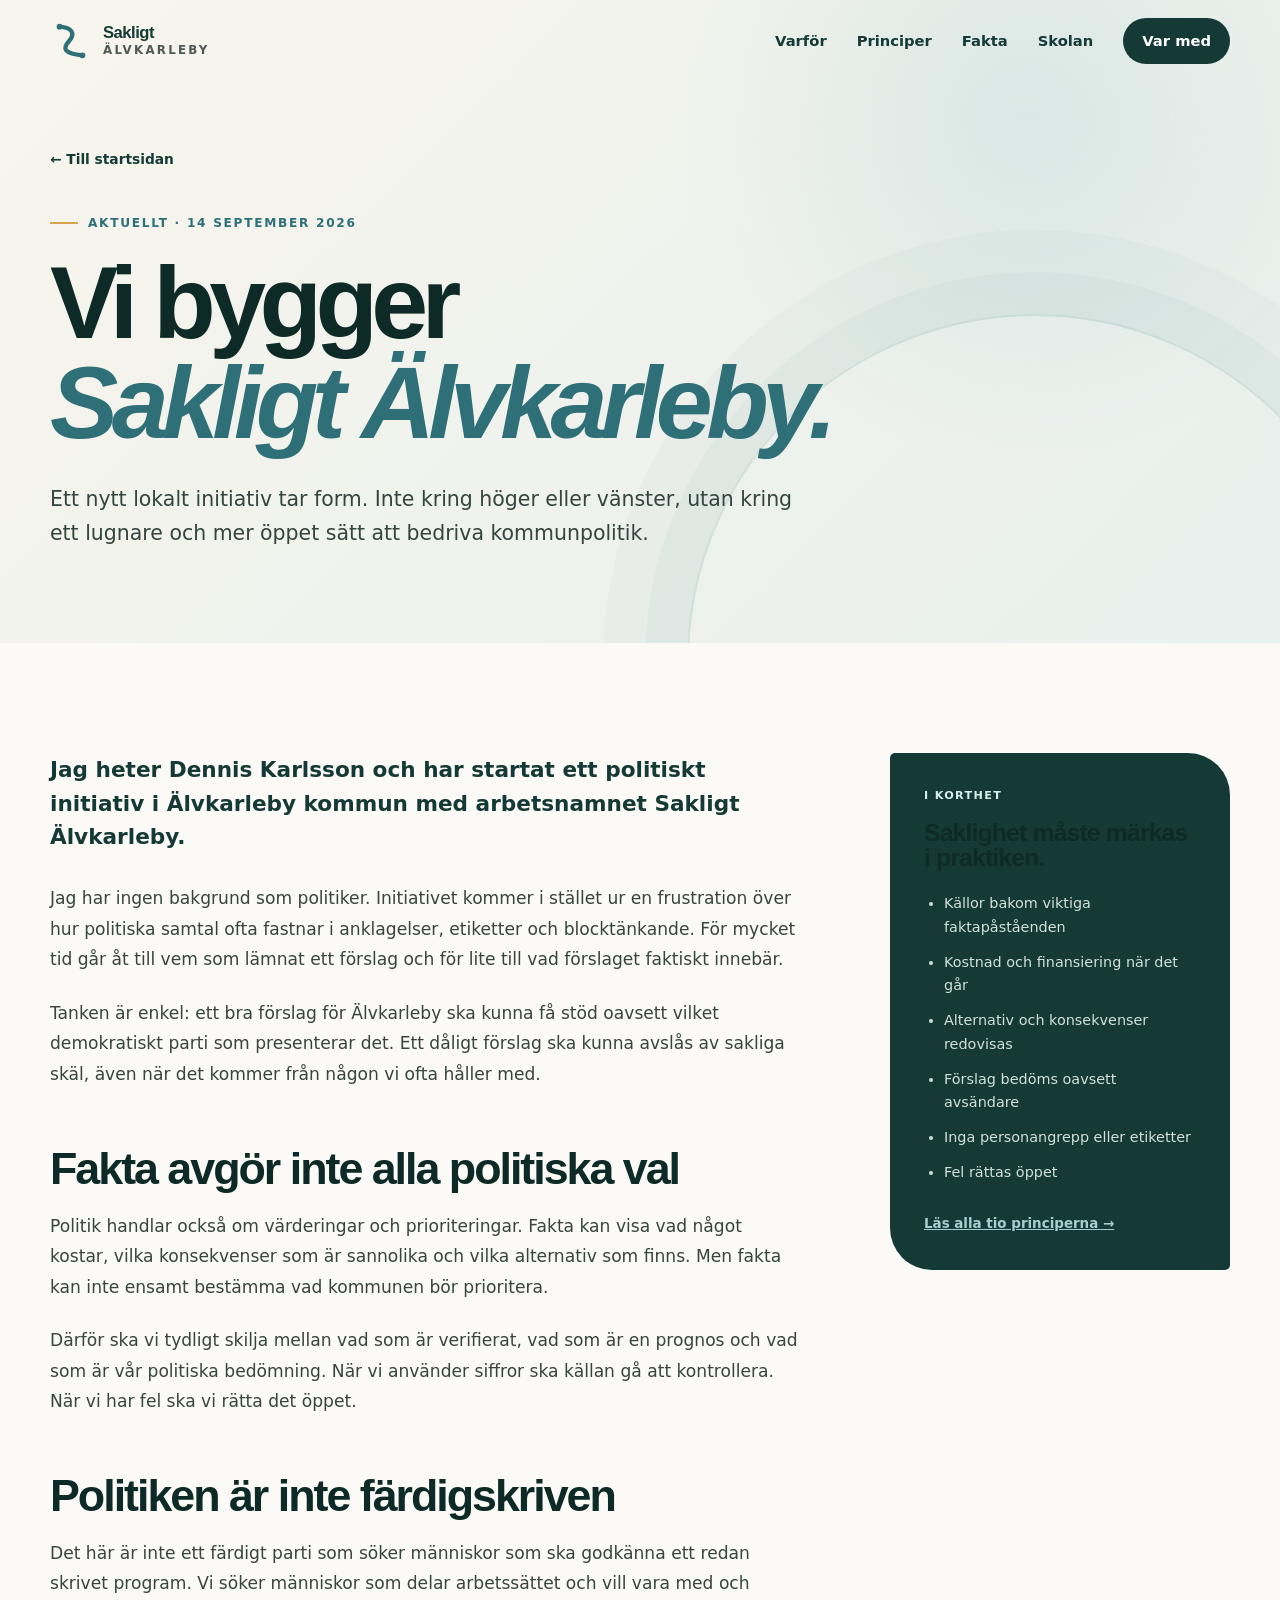
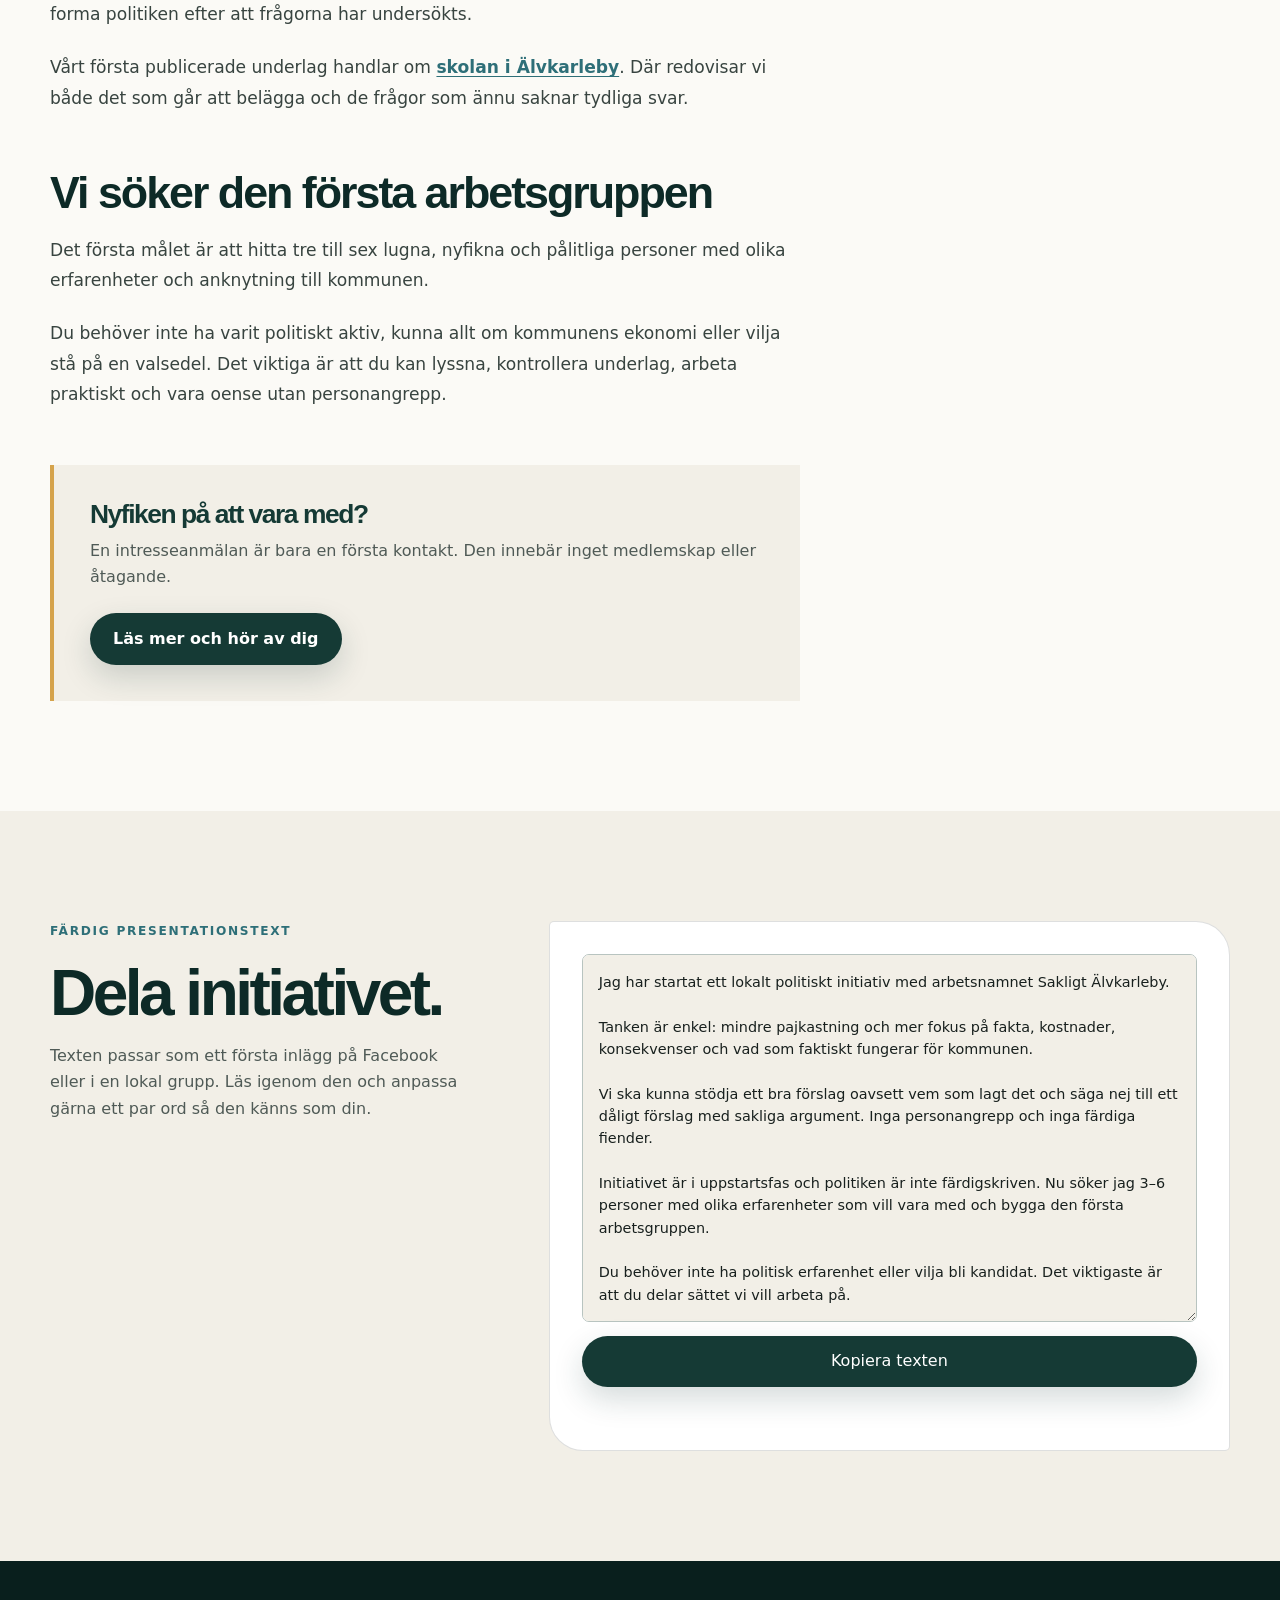
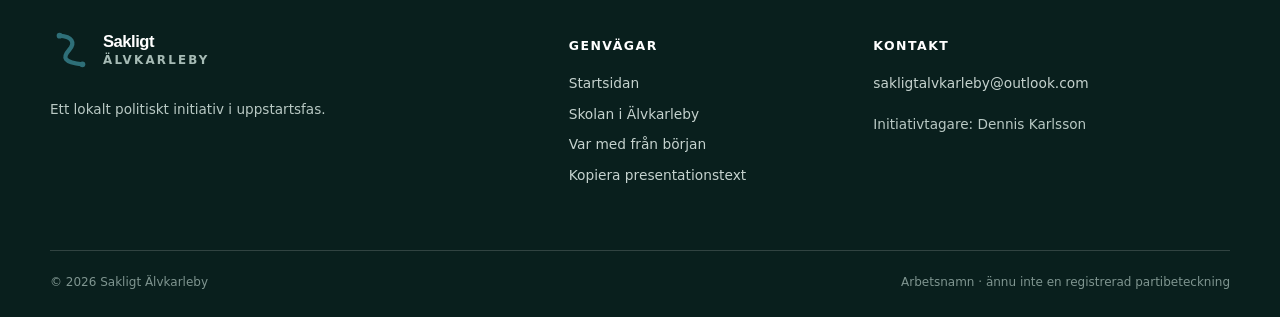
==== aktuellt.html @ ec4dc513 "Publish launch article and social copy" ====
<!doctype html>
<html lang="sv">
<head>
  <meta charset="utf-8">
  <meta name="viewport" content="width=device-width, initial-scale=1">
  <meta name="description" content="Vi bygger Sakligt Älvkarleby – ett lokalt politiskt initiativ för saklighet, öppenhet och samarbete utan pajkastning.">
  <meta name="theme-color" content="#153a35">
  <meta property="og:title" content="Vi bygger Sakligt Älvkarleby">
  <meta property="og:description" content="Mindre pajkastning. Mer fakta, öppenhet och samarbete i Älvkarleby kommun.">
  <meta property="og:type" content="article">
  <meta property="og:url" content="https://ghilea.github.io/sakligt-alvkarleby/aktuellt.html">
  <link rel="canonical" href="https://ghilea.github.io/sakligt-alvkarleby/aktuellt.html">
  <title>Vi bygger Sakligt Älvkarleby</title>
  <link rel="icon" href="favicon.svg" type="image/svg+xml">
  <link rel="stylesheet" href="styles.css?v=20260914-3">
  <script src="script.js?v=20260914-3" defer></script>
</head>
<body class="subpage">
  <a class="skip-link" href="#main">Hoppa till innehållet</a>
  <header class="site-header scrolled" data-header>
    <div class="shell header-inner">
      <a class="brand" href="index.html" aria-label="Sakligt Älvkarleby, startsida">
        <span class="brand-mark" aria-hidden="true"><svg viewBox="0 0 44 44"><path d="M10 7c13 1 17 7 10 15S14 35 34 37" fill="none" stroke="currentColor" stroke-width="4.5" stroke-linecap="round"/><circle cx="10" cy="7" r="3" fill="currentColor"/><circle cx="34" cy="37" r="3" fill="currentColor"/></svg></span>
        <span><strong>Sakligt</strong><small>Älvkarleby</small></span>
      </a>
      <button class="menu-button" type="button" aria-expanded="false" aria-controls="main-nav" data-menu-button><span class="sr-only">Öppna meny</span><span></span><span></span><span></span></button>
      <nav id="main-nav" class="main-nav" aria-label="Huvudmeny" data-nav>
        <a href="index.html#varfor">Varför</a>
        <a href="index.html#principer">Principer</a>
        <a href="index.html#fakta">Fakta</a>
        <a href="skolan.html">Skolan</a>
        <a class="nav-cta" href="intresse.html">Var med</a>
      </nav>
    </div>
  </header>

  <main id="main">
    <article>
      <header class="article-hero">
        <div class="shell article-hero-inner">
          <a class="breadcrumb" href="index.html">← Till startsidan</a>
          <p class="eyebrow"><span></span> Aktuellt · 14 september 2026</p>
          <h1>Vi bygger<br><em>Sakligt Älvkarleby.</em></h1>
          <p class="research-lead">Ett nytt lokalt initiativ tar form. Inte kring höger eller vänster, utan kring ett lugnare och mer öppet sätt att bedriva kommunpolitik.</p>
        </div>
      </header>

      <section class="section launch-article">
        <div class="shell article-reading-grid">
          <div class="article-body">
            <p class="article-intro">Jag heter Dennis Karlsson och har startat ett politiskt initiativ i Älvkarleby kommun med arbetsnamnet Sakligt Älvkarleby.</p>
            <p>Jag har ingen bakgrund som politiker. Initiativet kommer i stället ur en frustration över hur politiska samtal ofta fastnar i anklagelser, etiketter och blocktänkande. För mycket tid går åt till vem som lämnat ett förslag och för lite till vad förslaget faktiskt innebär.</p>
            <p>Tanken är enkel: ett bra förslag för Älvkarleby ska kunna få stöd oavsett vilket demokratiskt parti som presenterar det. Ett dåligt förslag ska kunna avslås av sakliga skäl, även när det kommer från någon vi ofta håller med.</p>

            <h2>Fakta avgör inte alla politiska val</h2>
            <p>Politik handlar också om värderingar och prioriteringar. Fakta kan visa vad något kostar, vilka konsekvenser som är sannolika och vilka alternativ som finns. Men fakta kan inte ensamt bestämma vad kommunen bör prioritera.</p>
            <p>Därför ska vi tydligt skilja mellan vad som är verifierat, vad som är en prognos och vad som är vår politiska bedömning. När vi använder siffror ska källan gå att kontrollera. När vi har fel ska vi rätta det öppet.</p>

            <h2>Politiken är inte färdigskriven</h2>
            <p>Det här är inte ett färdigt parti som söker människor som ska godkänna ett redan skrivet program. Vi söker människor som delar arbetssättet och vill vara med och forma politiken efter att frågorna har undersökts.</p>
            <p>Vårt första publicerade underlag handlar om <a href="skolan.html">skolan i Älvkarleby</a>. Där redovisar vi både det som går att belägga och de frågor som ännu saknar tydliga svar.</p>

            <h2>Vi söker den första arbetsgruppen</h2>
            <p>Det första målet är att hitta tre till sex lugna, nyfikna och pålitliga personer med olika erfarenheter och anknytning till kommunen.</p>
            <p>Du behöver inte ha varit politiskt aktiv, kunna allt om kommunens ekonomi eller vilja stå på en valsedel. Det viktiga är att du kan lyssna, kontrollera underlag, arbeta praktiskt och vara oense utan personangrepp.</p>

            <div class="article-cta">
              <h2>Nyfiken på att vara med?</h2>
              <p>En intresseanmälan är bara en första kontakt. Den innebär inget medlemskap eller åtagande.</p>
              <a class="button button-primary" href="intresse.html">Läs mer och hör av dig</a>
            </div>
          </div>

          <aside class="article-summary">
            <p class="box-label">I korthet</p>
            <h2>Saklighet måste märkas i praktiken.</h2>
            <ul>
              <li>Källor bakom viktiga faktapåståenden</li>
              <li>Kostnad och finansiering när det går</li>
              <li>Alternativ och konsekvenser redovisas</li>
              <li>Förslag bedöms oavsett avsändare</li>
              <li>Inga personangrepp eller etiketter</li>
              <li>Fel rättas öppet</li>
            </ul>
            <a href="index.html#principer">Läs alla tio principerna →</a>
          </aside>
        </div>
      </section>

      <section class="section section-paper share-section" aria-labelledby="dela">
        <div class="shell share-grid">
          <div>
            <p class="section-kicker">Färdig presentationstext</p>
            <h2 id="dela">Dela initiativet.</h2>
            <p>Texten passar som ett första inlägg på Facebook eller i en lokal grupp. Läs igenom den och anpassa gärna ett par ord så den känns som din.</p>
          </div>
          <div class="share-copy-card">
            <textarea id="launch-copy" rows="15" readonly>Jag har startat ett lokalt politiskt initiativ med arbetsnamnet Sakligt Älvkarleby.

Tanken är enkel: mindre pajkastning och mer fokus på fakta, kostnader, konsekvenser och vad som faktiskt fungerar för kommunen.

Vi ska kunna stödja ett bra förslag oavsett vem som lagt det och säga nej till ett dåligt förslag med sakliga argument. Inga personangrepp och inga färdiga fiender.

Initiativet är i uppstartsfas och politiken är inte färdigskriven. Nu söker jag 3–6 personer med olika erfarenheter som vill vara med och bygga den första arbetsgruppen.

Du behöver inte ha politisk erfarenhet eller vilja bli kandidat. Det viktigaste är att du delar sättet vi vill arbeta på.

Läs mer här:
https://ghilea.github.io/sakligt-alvkarleby/aktuellt.html</textarea>
            <button class="button button-primary copy-launch-button" type="button" data-copy-target="launch-copy" data-copy-status-target="launch-copy-status">Kopiera texten</button>
            <p id="launch-copy-status" class="copy-status" aria-live="polite"></p>
          </div>
        </div>
      </section>
    </article>
  </main>

  <footer class="site-footer">
    <div class="shell footer-grid">
      <div>
        <a class="brand brand-footer" href="index.html"><span class="brand-mark" aria-hidden="true"><svg viewBox="0 0 44 44"><path d="M10 7c13 1 17 7 10 15S14 35 34 37" fill="none" stroke="currentColor" stroke-width="4.5" stroke-linecap="round"/><circle cx="10" cy="7" r="3" fill="currentColor"/><circle cx="34" cy="37" r="3" fill="currentColor"/></svg></span><span><strong>Sakligt</strong><small>Älvkarleby</small></span></a>
        <p>Ett lokalt politiskt initiativ i uppstartsfas.</p>
      </div>
      <div>
        <h2>Genvägar</h2>
        <a href="index.html">Startsidan</a>
        <a href="skolan.html">Skolan i Älvkarleby</a>
        <a href="intresse.html">Var med från början</a>
        <a href="#dela">Kopiera presentationstext</a>
      </div>
      <div>
        <h2>Kontakt</h2>
        <a href="mailto:sakligtalvkarleby@outlook.com">sakligtalvkarleby@outlook.com</a>
        <p>Initiativtagare: Dennis Karlsson</p>
      </div>
    </div>
    <div class="shell footer-bottom"><p>© <span data-year>2026</span> Sakligt Älvkarleby</p><p>Arbetsnamn · ännu inte en registrerad partibeteckning</p></div>
  </footer>
</body>
</html>
---- styles.css ----
:root {
  --ink: #18201e;
  --ink-soft: #4f5a56;
  --forest: #153a35;
  --forest-deep: #0d2a27;
  --river: #2e6f78;
  --river-light: #a7ced0;
  --paper: #f2efe7;
  --cream: #fbfaf6;
  --white: #ffffff;
  --gold: #d5a34c;
  --line: rgba(24, 32, 30, 0.14);
  --line-light: rgba(255, 255, 255, 0.16);
  --shadow: 0 24px 70px rgba(12, 42, 39, 0.10);
  --radius: 22px;
  --shell: 1180px;
}

* { box-sizing: border-box; }
html { scroll-behavior: smooth; scroll-padding-top: 90px; }
body {
  margin: 0;
  color: var(--ink);
  background: var(--cream);
  font-family: system-ui, -apple-system, BlinkMacSystemFont, "Segoe UI", sans-serif;
  line-height: 1.65;
  -webkit-font-smoothing: antialiased;
}
body.menu-open { overflow: hidden; }
a { color: inherit; }
img, svg { display: block; max-width: 100%; }
button, input, textarea { font: inherit; }
::selection { background: var(--river-light); color: var(--forest-deep); }

.skip-link {
  position: fixed;
  top: 8px;
  left: 8px;
  z-index: 1000;
  padding: 10px 16px;
  background: var(--white);
  color: var(--forest);
  border-radius: 8px;
  transform: translateY(-150%);
}
.skip-link:focus { transform: translateY(0); }

.sr-only {
  position: absolute;
  width: 1px;
  height: 1px;
  padding: 0;
  margin: -1px;
  overflow: hidden;
  clip: rect(0, 0, 0, 0);
  white-space: nowrap;
  border: 0;
}

.shell {
  width: min(calc(100% - 40px), var(--shell));
  margin-inline: auto;
}

.site-header {
  position: fixed;
  inset: 0 0 auto;
  z-index: 100;
  transition: background .25s ease, box-shadow .25s ease;
}
.site-header.scrolled {
  background: rgba(251, 250, 246, .94);
  box-shadow: 0 1px 0 var(--line);
  backdrop-filter: blur(16px);
}
.header-inner {
  min-height: 82px;
  display: flex;
  align-items: center;
  justify-content: space-between;
}
.brand {
  display: inline-flex;
  align-items: center;
  gap: 11px;
  color: var(--forest);
  text-decoration: none;
}
.brand-mark {
  width: 42px;
  height: 42px;
  display: grid;
  place-items: center;
  color: var(--river);
}
.brand-mark svg { width: 100%; }
.brand strong,
.brand small {
  display: block;
  line-height: 1;
}
.brand strong {
  font-family: "Arial", "Helvetica Neue", sans-serif;
  font-size: 1.04rem;
  letter-spacing: -.03em;
}
.brand small {
  margin-top: 4px;
  color: var(--ink-soft);
  font-size: .74rem;
  font-weight: 700;
  letter-spacing: .19em;
  text-transform: uppercase;
}
.main-nav {
  display: flex;
  align-items: center;
  gap: 30px;
}
.main-nav a {
  color: var(--forest);
  font-size: .92rem;
  font-weight: 700;
  text-decoration: none;
}
.main-nav a:not(.nav-cta):hover { color: var(--river); }
.main-nav .nav-cta {
  padding: 11px 19px;
  color: var(--white);
  background: var(--forest);
  border-radius: 999px;
}
.menu-button {
  display: none;
  width: 46px;
  height: 46px;
  padding: 11px;
  border: 0;
  border-radius: 50%;
  background: var(--forest);
}
.menu-button span:not(.sr-only) {
  display: block;
  height: 2px;
  margin: 4px 0;
  background: white;
  transition: transform .2s ease, opacity .2s ease;
}

.hero {
  position: relative;
  min-height: 780px;
  padding: 150px 0 92px;
  overflow: hidden;
  background:
    radial-gradient(circle at 78% 20%, rgba(167, 206, 208, .27), transparent 29%),
    linear-gradient(135deg, #f8f5ed 0%, #f1efe7 48%, #e6eeeb 100%);
}
.hero::before {
  content: "";
  position: absolute;
  inset: 0;
  opacity: .28;
  background-image: radial-gradient(rgba(21, 58, 53, .25) .7px, transparent .7px);
  background-size: 19px 19px;
  mask-image: linear-gradient(to right, transparent, black 55%);
}
.hero-grid {
  position: relative;
  z-index: 2;
  display: grid;
  grid-template-columns: minmax(0, 1.25fr) minmax(320px, .75fr);
  align-items: center;
  gap: 80px;
}
.eyebrow,
.section-kicker {
  margin: 0 0 20px;
  color: var(--river);
  font-size: .76rem;
  font-weight: 800;
  letter-spacing: .14em;
  text-transform: uppercase;
}
.eyebrow { display: flex; align-items: center; gap: 10px; }
.eyebrow span {
  width: 28px;
  height: 2px;
  background: var(--gold);
}
.hero h1,
.section h2 {
  margin: 0;
  font-family: "Arial", "Helvetica Neue", sans-serif;
  letter-spacing: -.055em;
  line-height: 1.02;
}
.hero h1 {
  max-width: 760px;
  color: var(--forest-deep);
  font-size: clamp(3.9rem, 8vw, 7.35rem);
}
.hero h1 em {
  color: var(--river);
  font-style: italic;
}
.hero-lead {
  max-width: 660px;
  margin: 30px 0 0;
  color: #344541;
  font-size: clamp(1.1rem, 2vw, 1.35rem);
}
.hero-actions {
  display: flex;
  flex-wrap: wrap;
  gap: 12px;
  margin-top: 34px;
}
.button {
  display: inline-flex;
  min-height: 50px;
  align-items: center;
  justify-content: center;
  padding: 12px 22px;
  border: 1px solid transparent;
  border-radius: 999px;
  font-weight: 800;
  text-align: center;
  text-decoration: none;
  transition: transform .2s ease, box-shadow .2s ease, background .2s ease;
}
.button:hover { transform: translateY(-2px); }
.button-primary {
  color: var(--white);
  background: var(--forest);
  box-shadow: 0 12px 30px rgba(21, 58, 53, .18);
}
.button-primary:hover { background: var(--forest-deep); }
.button-ghost {
  color: var(--forest);
  border-color: rgba(21, 58, 53, .25);
  background: rgba(255, 255, 255, .45);
}
.hero-note {
  margin: 19px 0 0;
  color: var(--ink-soft);
  font-size: .88rem;
}
.hero-statement {
  position: relative;
  padding: 38px;
  color: var(--white);
  background: var(--forest);
  border-radius: 5px 50px 5px 50px;
  box-shadow: var(--shadow);
}
.hero-statement::before {
  content: "“";
  position: absolute;
  top: -32px;
  right: 25px;
  color: var(--gold);
  font-family: Georgia, serif;
  font-size: 8rem;
  line-height: 1;
  opacity: .9;
}
.statement-label {
  margin: 0 0 20px;
  color: var(--river-light);
  font-size: .72rem;
  font-weight: 800;
  letter-spacing: .15em;
  text-transform: uppercase;
}
.hero-statement blockquote {
  margin: 0;
  font-family: "Arial", "Helvetica Neue", sans-serif;
  font-size: clamp(1.35rem, 2.4vw, 2rem);
  font-weight: 700;
  line-height: 1.35;
}
.statement-footer {
  display: flex;
  align-items: center;
  gap: 15px;
  margin-top: 30px;
  padding-top: 20px;
  border-top: 1px solid var(--line-light);
  color: #d7e4df;
  font-size: .8rem;
  font-weight: 700;
  letter-spacing: .06em;
  text-transform: uppercase;
}
.statement-footer svg { width: 66px; color: var(--gold); }
.river-lines {
  position: absolute;
  right: -5%;
  bottom: 3%;
  width: 56%;
  height: 40%;
  opacity: .18;
  transform: rotate(-9deg);
}
.river-lines span {
  position: absolute;
  right: 0;
  width: 100%;
  height: 90px;
  border: 2px solid var(--river);
  border-color: var(--river) transparent transparent;
  border-radius: 50%;
}
.river-lines span:nth-child(2) { top: 55px; right: 8%; }
.river-lines span:nth-child(3) { top: 110px; right: 16%; }

.section { padding: 110px 0; }
.section h2 {
  color: var(--forest-deep);
  font-size: clamp(2.35rem, 5vw, 4.4rem);
}
.section-heading {
  max-width: 790px;
  margin-bottom: 54px;
}
.section-heading > p:last-child {
  max-width: 650px;
  margin: 22px 0 0;
  color: var(--ink-soft);
  font-size: 1.08rem;
}
.split {
  display: grid;
  grid-template-columns: .82fr 1.18fr;
  gap: 100px;
}
.prose p {
  margin: 0 0 19px;
  color: #384440;
  font-size: 1.06rem;
}
.prose p:last-child { margin-bottom: 0; }
.prose strong { color: var(--forest); }
.intro-prose { padding-top: 5px; }

.section-dark {
  color: var(--white);
  background: var(--forest-deep);
}
.section-dark h2,
.section-heading.light h2 { color: var(--white); }
.section-dark .section-kicker { color: var(--river-light); }
.section-heading.light > p:last-child { color: #c4d2cd; }
.process {
  display: grid;
  grid-template-columns: repeat(7, 1fr);
  gap: 0;
  margin: 50px 0 0;
  padding: 0;
  list-style: none;
  border-top: 1px solid var(--line-light);
}
.process li {
  position: relative;
  min-height: 225px;
  padding: 30px 20px 20px 0;
  border-right: 1px solid var(--line-light);
}
.process li:not(:first-child) { padding-left: 20px; }
.process li:last-child { border-right: 0; }
.process span {
  display: block;
  margin-bottom: 34px;
  color: var(--gold);
  font-family: "Arial", "Helvetica Neue", sans-serif;
  font-size: .76rem;
  font-weight: 800;
}
.process strong {
  display: block;
  font-size: 1rem;
}
.process p {
  margin: 9px 0 0;
  color: #aebfba;
  font-size: .86rem;
  line-height: 1.5;
}

.principle-grid {
  display: grid;
  grid-template-columns: repeat(2, 1fr);
  border-top: 1px solid var(--line);
  border-left: 1px solid var(--line);
}
.principle-grid article {
  position: relative;
  min-height: 190px;
  padding: 32px 36px 30px 78px;
  border-right: 1px solid var(--line);
  border-bottom: 1px solid var(--line);
}
.principle-grid span {
  position: absolute;
  top: 36px;
  left: 28px;
  color: var(--river);
  font-family: "Arial", "Helvetica Neue", sans-serif;
  font-size: .78rem;
  font-weight: 800;
}
.principle-grid h3 {
  margin: 0 0 10px;
  color: var(--forest);
  font-family: "Arial", "Helvetica Neue", sans-serif;
  font-size: 1.14rem;
  letter-spacing: -.02em;
}
.principle-grid p { margin: 0; color: var(--ink-soft); }

.section-paper { background: var(--paper); }
.fact-grid {
  display: grid;
  grid-template-columns: repeat(4, 1fr);
  gap: 14px;
}
.fact-card {
  min-height: 245px;
  padding: 28px;
  background: rgba(255, 255, 255, .72);
  border: 1px solid rgba(21, 58, 53, .09);
  border-radius: 4px 24px 4px 24px;
}
.fact-card.fact-large { background: var(--forest); color: var(--white); }
.fact-value {
  margin: 0;
  color: var(--river);
  font-family: "Arial", "Helvetica Neue", sans-serif;
  font-size: clamp(2.35rem, 4vw, 3.5rem);
  font-weight: 800;
  letter-spacing: -.06em;
  line-height: 1;
}
.fact-large .fact-value { color: var(--river-light); }
.fact-value small { font-size: .38em; letter-spacing: -.02em; }
.fact-card h3 {
  margin: 14px 0 10px;
  color: var(--forest);
  font-size: .95rem;
  text-transform: uppercase;
  letter-spacing: .06em;
}
.fact-large h3 { color: var(--white); }
.fact-card > p:not(.fact-value) {
  margin: 0 0 18px;
  color: var(--ink-soft);
  font-size: .9rem;
}
.fact-large > p:not(.fact-value) { color: #c9d8d3; }
.fact-card a {
  color: var(--river);
  font-size: .78rem;
  font-weight: 800;
  text-underline-offset: 3px;
}
.fact-large a { color: var(--river-light); }
.fact-note {
  display: grid;
  grid-template-columns: .35fr 1fr;
  gap: 45px;
  margin-top: 24px;
  padding: 26px 30px;
  border-left: 4px solid var(--gold);
  background: rgba(255, 255, 255, .46);
}
.fact-note strong { color: var(--forest); }
.fact-note p { margin: 0; color: var(--ink-soft); }

.question-list { border-top: 1px solid var(--line); }
.question-list article {
  display: grid;
  grid-template-columns: 100px 1fr;
  gap: 24px;
  padding: 35px 0;
  border-bottom: 1px solid var(--line);
}
.question-number {
  color: var(--river);
  font-family: "Arial", "Helvetica Neue", sans-serif;
  font-size: .82rem;
  font-weight: 800;
}
.status {
  display: flex;
  align-items: center;
  gap: 8px;
  margin: 0 0 8px;
  color: #337164;
  font-size: .72rem;
  font-weight: 800;
  letter-spacing: .08em;
  text-transform: uppercase;
}
.status span {
  width: 7px;
  height: 7px;
  background: #438d7c;
  border-radius: 50%;
  box-shadow: 0 0 0 5px rgba(67, 141, 124, .12);
}
.status-next { color: #8a6a2d; }
.status-next span { background: var(--gold); box-shadow: 0 0 0 5px rgba(213, 163, 76, .14); }
.question-list h3 {
  margin: 0 0 10px;
  color: var(--forest);
  font-family: "Arial", "Helvetica Neue", sans-serif;
  font-size: 1.55rem;
  letter-spacing: -.035em;
}
.question-list p:last-child {
  max-width: 800px;
  margin: 0;
  color: var(--ink-soft);
}

.corrections { padding-top: 0; }
.correction-card {
  display: grid;
  grid-template-columns: .75fr 1.25fr;
  gap: 80px;
  padding: 58px 64px;
  color: var(--white);
  background: var(--river);
  border-radius: 5px 55px 5px 55px;
}
.correction-card h2 { color: var(--white); font-size: clamp(2.1rem, 4vw, 3.3rem); }
.correction-card .section-kicker { color: #d8eeee; }
.correction-card .prose p { color: #e7f1ef; }
.correction-card .prose .muted { color: #bdd6d5; font-size: .92rem; }

.founder-grid {
  display: grid;
  grid-template-columns: 260px 1fr;
  gap: 75px;
  align-items: start;
}
.founder-monogram {
  aspect-ratio: 1;
  display: grid;
  place-items: center;
  color: var(--white);
  background:
    linear-gradient(145deg, rgba(255,255,255,.08), transparent),
    var(--forest);
  border-radius: 6px 60px 6px 60px;
  font-family: "Arial", "Helvetica Neue", sans-serif;
  font-size: 4rem;
  font-weight: 800;
  letter-spacing: -.08em;
  box-shadow: var(--shadow);
}
.founder .prose { max-width: 740px; margin-top: 28px; }

.join-grid {
  display: grid;
  grid-template-columns: 1.1fr .9fr;
  gap: 85px;
  align-items: center;
}
.join h2 { color: var(--white); }
.join-lead {
  max-width: 650px;
  color: #cbd9d4;
  font-size: 1.12rem;
}
.join-card {
  padding: 38px;
  color: var(--ink);
  background: var(--cream);
  border-radius: 5px 42px 5px 42px;
}
.join-card h3 {
  margin: 0 0 16px;
  color: var(--forest);
  font-family: "Arial", "Helvetica Neue", sans-serif;
  font-size: 1.35rem;
}
.join-card ul { margin: 0 0 26px; padding-left: 20px; color: var(--ink-soft); }
.join-card li { margin: 7px 0; }
.button-light { width: 100%; color: var(--white); background: var(--river); }
.email-link {
  display: block;
  margin-top: 16px;
  color: var(--forest);
  font-size: .88rem;
  font-weight: 700;
  text-align: center;
}
.privacy-note {
  margin: 22px 0 0;
  padding-top: 18px;
  color: #6d7773;
  border-top: 1px solid var(--line);
  font-size: .76rem;
}

.source-list { margin: 0; padding: 0; list-style: none; border-top: 1px solid var(--line); }
.source-list li {
  display: grid;
  grid-template-columns: 60px 1fr;
  gap: 20px;
  padding: 26px 0;
  border-bottom: 1px solid var(--line);
}
.source-list li > span {
  color: var(--river);
  font-family: "Arial", "Helvetica Neue", sans-serif;
  font-weight: 800;
}
.source-list h3 { margin: 0 0 4px; color: var(--forest); font-size: 1rem; }
.source-list p { margin: 0 0 7px; color: var(--ink-soft); font-size: .9rem; }
.source-list a {
  color: var(--river);
  font-size: .84rem;
  font-weight: 800;
  text-underline-offset: 3px;
}
.updated { margin: 25px 0 0; color: #6b7571; font-size: .8rem; }

.site-footer {
  padding: 68px 0 25px;
  color: #b9c9c4;
  background: #091f1d;
}
.footer-grid {
  display: grid;
  grid-template-columns: 1.3fr .7fr 1fr;
  gap: 55px;
}
.brand-footer { color: var(--white); }
.brand-footer small { color: #a6bbb5; }
.footer-grid h2 {
  margin: 7px 0 15px;
  color: var(--white);
  font-size: .78rem;
  letter-spacing: .12em;
  text-transform: uppercase;
}
.footer-grid p { max-width: 350px; margin: 18px 0 0; font-size: .85rem; }
.footer-grid a:not(.brand) {
  display: block;
  margin: 8px 0;
  color: #c5d2ce;
  font-size: .86rem;
  text-decoration: none;
}
.footer-grid a:hover { color: var(--white); }
.footer-bottom {
  display: flex;
  justify-content: space-between;
  gap: 30px;
  margin-top: 55px;
  padding-top: 22px;
  border-top: 1px solid var(--line-light);
  color: #7f9590;
  font-size: .75rem;
}
.footer-bottom p { margin: 0; }

@media (max-width: 1000px) {
  .hero { min-height: auto; }
  .hero-grid { grid-template-columns: 1fr; gap: 55px; }
  .hero-copy { max-width: 800px; }
  .hero-statement { max-width: 590px; margin-left: auto; }
  .split { grid-template-columns: 1fr; gap: 35px; }
  .process { grid-template-columns: repeat(4, 1fr); }
  .process li:nth-child(4) { border-right: 0; }
  .process li:nth-child(n+5) { border-top: 1px solid var(--line-light); }
  .fact-grid { grid-template-columns: repeat(2, 1fr); }
  .join-grid { gap: 45px; }
}

@media (max-width: 760px) {
  .shell { width: min(calc(100% - 28px), var(--shell)); }
  .section { padding: 78px 0; }
  .site-header { background: rgba(251, 250, 246, .94); backdrop-filter: blur(14px); }
  .header-inner { min-height: 68px; }
  .brand-mark { width: 36px; height: 36px; }
  .menu-button { display: block; }
  .menu-button[aria-expanded="true"] span:nth-child(2) { transform: translateY(6px) rotate(45deg); }
  .menu-button[aria-expanded="true"] span:nth-child(3) { opacity: 0; }
  .menu-button[aria-expanded="true"] span:nth-child(4) { transform: translateY(-6px) rotate(-45deg); }
  .main-nav {
    position: fixed;
    top: 68px;
    left: 0;
    right: 0;
    bottom: 0;
    display: flex;
    flex-direction: column;
    align-items: stretch;
    gap: 0;
    padding: 24px 20px;
    background: var(--cream);
    transform: translateX(105%);
    transition: transform .25s ease;
  }
  .main-nav.open { transform: translateX(0); }
  .main-nav a {
    padding: 17px 6px;
    border-bottom: 1px solid var(--line);
    font-size: 1.1rem;
  }
  .main-nav .nav-cta { margin-top: 15px; border: 0; text-align: center; }
  .hero { padding: 118px 0 72px; }
  .hero h1 { font-size: clamp(3.45rem, 16vw, 5rem); }
  .hero-lead { font-size: 1.05rem; }
  .hero-actions { align-items: stretch; flex-direction: column; }
  .hero-actions .button { width: 100%; }
  .hero-statement { padding: 30px 26px; border-radius: 4px 34px 4px 34px; }
  .hero-statement::before { font-size: 6rem; }
  .process { grid-template-columns: repeat(2, 1fr); }
  .process li, .process li:not(:first-child) { min-height: 180px; padding: 24px 14px; border-top: 1px solid var(--line-light); }
  .process li:nth-child(even) { border-right: 0; }
  .process span { margin-bottom: 22px; }
  .principle-grid { grid-template-columns: 1fr; }
  .principle-grid article { min-height: 0; padding: 27px 22px 26px 62px; }
  .principle-grid span { top: 30px; left: 22px; }
  .fact-grid { grid-template-columns: 1fr; }
  .fact-card { min-height: 0; }
  .fact-note { grid-template-columns: 1fr; gap: 8px; }
  .question-list article { grid-template-columns: 46px 1fr; gap: 10px; }
  .question-list h3 { font-size: 1.25rem; }
  .correction-card { grid-template-columns: 1fr; gap: 25px; padding: 38px 26px; border-radius: 4px 38px 4px 38px; }
  .founder-grid { grid-template-columns: 1fr; gap: 38px; }
  .founder-monogram { width: 180px; }
  .join-grid { grid-template-columns: 1fr; }
  .join-card { padding: 28px 22px; }
  .footer-grid { grid-template-columns: 1fr; gap: 30px; }
  .footer-bottom { flex-direction: column; gap: 8px; }
}

@media (prefers-reduced-motion: reduce) {
  html { scroll-behavior: auto; }
  *, *::before, *::after {
    scroll-behavior: auto !important;
    transition-duration: .01ms !important;
    animation-duration: .01ms !important;
    animation-iteration-count: 1 !important;
  }
}


/* Faktaunderlag: skolan */
.text-link {
  display: inline-block;
  margin-top: 14px;
  color: var(--river);
  font-size: .88rem;
  font-weight: 800;
  text-underline-offset: 4px;
}
.fact-deep-link { display: block; margin-top: 8px; }
.subpage { background: var(--cream); }
.research-hero {
  position: relative;
  padding: 146px 0 84px;
  overflow: hidden;
  background:
    radial-gradient(circle at 82% 15%, rgba(167, 206, 208, .3), transparent 29%),
    linear-gradient(135deg, #f8f5ed 0%, #edf2ef 100%);
}
.research-hero::after {
  content: "";
  position: absolute;
  right: -8%;
  bottom: -48%;
  width: 52%;
  aspect-ratio: 1;
  border: 2px solid rgba(55, 125, 119, .16);
  border-radius: 50%;
  box-shadow: 0 0 0 38px rgba(55, 125, 119, .05), 0 0 0 76px rgba(55, 125, 119, .04);
}
.research-hero-inner { position: relative; z-index: 1; }
.breadcrumb {
  display: inline-block;
  margin-bottom: 42px;
  color: var(--forest);
  font-size: .86rem;
  font-weight: 800;
  text-decoration: none;
}
.breadcrumb:hover { color: var(--river); }
.research-hero h1 {
  max-width: 900px;
  margin: 0;
  color: var(--forest-deep);
  font-family: "Arial", "Helvetica Neue", sans-serif;
  font-size: clamp(3.4rem, 7vw, 6.5rem);
  letter-spacing: -.06em;
  line-height: 1.02;
}
.research-hero h1 em { color: var(--river); font-style: italic; }
.research-lead {
  max-width: 760px;
  margin: 30px 0 0;
  color: #344541;
  font-size: clamp(1.05rem, 2vw, 1.28rem);
}
.review-stamp {
  display: inline-flex;
  gap: 12px;
  margin-top: 32px;
  padding: 10px 14px;
  border: 1px solid rgba(21, 58, 53, .16);
  border-radius: 4px 14px 4px 14px;
  color: var(--ink-soft);
  background: rgba(255,255,255,.52);
  font-size: .78rem;
}
.review-stamp strong { color: var(--forest); }
.evidence-grid {
  display: grid;
  grid-template-columns: repeat(4, 1fr);
  gap: 14px;
}
.evidence-card {
  min-height: 285px;
  padding: 28px;
  border: 1px solid rgba(21, 58, 53, .1);
  border-radius: 4px 24px 4px 24px;
  background: rgba(255,255,255,.72);
}
.evidence-primary { color: white; background: var(--forest); }
.evidence-value {
  margin: 0 0 22px;
  color: var(--river);
  font-family: "Arial", "Helvetica Neue", sans-serif;
  font-size: clamp(2.5rem, 4vw, 3.7rem);
  font-weight: 800;
  letter-spacing: -.06em;
  line-height: .98;
}
.evidence-primary .evidence-value { color: var(--river-light); }
.evidence-value.evidence-words { font-size: clamp(1.8rem, 3vw, 2.7rem); }
.evidence-value small { font-size: .35em; letter-spacing: 0; }
.evidence-card h3 {
  margin: 0 0 10px;
  color: var(--forest);
  font-size: .82rem;
  letter-spacing: .08em;
  text-transform: uppercase;
}
.evidence-primary h3 { color: white; }
.evidence-card > p:not(.evidence-value) { margin: 0 0 22px; color: var(--ink-soft); font-size: .92rem; }
.evidence-primary > p:not(.evidence-value) { color: #c9d8d3; }
.evidence-card a {
  color: var(--river);
  font-size: .78rem;
  font-weight: 800;
  text-underline-offset: 3px;
}
.evidence-primary a { color: var(--river-light); }
.article-grid {
  display: grid;
  grid-template-columns: minmax(0, 1.4fr) minmax(300px, .6fr);
  gap: 90px;
  align-items: start;
}
.article-main > h2 {
  margin: 0 0 50px;
  color: var(--forest-deep);
  font-family: "Arial", "Helvetica Neue", sans-serif;
  font-size: clamp(2.4rem, 5vw, 4.2rem);
  letter-spacing: -.05em;
  line-height: 1.03;
}
.finding {
  display: grid;
  grid-template-columns: 50px 1fr;
  gap: 20px;
  padding: 31px 0;
  border-top: 1px solid var(--line);
}
.finding:last-child { border-bottom: 1px solid var(--line); }
.finding > span {
  color: var(--river);
  font-family: "Arial", "Helvetica Neue", sans-serif;
  font-size: .78rem;
  font-weight: 800;
}
.finding h3 { margin: 0 0 10px; color: var(--forest); font-size: 1.28rem; }
.finding p { margin: 0; color: var(--ink-soft); }
.article-aside { position: sticky; top: 110px; }
.principle-box, .scope-box { padding: 32px; border-radius: 4px 34px 4px 34px; }
.principle-box { color: white; background: var(--river); }
.box-label {
  margin: 0 0 14px;
  color: #d8eeee;
  font-size: .7rem;
  font-weight: 800;
  letter-spacing: .12em;
  text-transform: uppercase;
}
.principle-box h2, .scope-box h2 {
  margin: 0 0 16px;
  font-family: "Arial", "Helvetica Neue", sans-serif;
  font-size: 1.5rem;
  letter-spacing: -.03em;
  line-height: 1.15;
}
.principle-box p:last-child { margin: 0; color: #e3efec; font-size: .92rem; }
.scope-box { margin-top: 18px; border: 1px solid var(--line); background: var(--paper); }
.scope-box h2 { color: var(--forest); }
.scope-box ul { margin: 0; padding-left: 18px; color: var(--ink-soft); font-size: .86rem; }
.scope-box li { margin: 10px 0; }
.scope-box p { margin: 18px 0 0; color: var(--forest); font-size: .83rem; font-weight: 800; }
.definition-grid {
  display: grid;
  grid-template-columns: repeat(3, 1fr);
  border-top: 1px solid var(--line-light);
  border-left: 1px solid var(--line-light);
}
.definition-grid article {
  min-height: 270px;
  padding: 32px;
  border-right: 1px solid var(--line-light);
  border-bottom: 1px solid var(--line-light);
}
.definition-grid h3 { margin: 0 0 15px; font-size: 1.15rem; }
.definition-grid p { margin: 0 0 20px; color: #b9cbc5; font-size: .93rem; }
.definition-grid a { color: var(--river-light); font-size: .82rem; font-weight: 800; }
.honesty-note {
  display: grid;
  grid-template-columns: .42fr 1fr;
  gap: 45px;
  margin-top: 25px;
  padding: 28px 30px;
  border-left: 4px solid var(--gold);
  background: rgba(255,255,255,.05);
}
.honesty-note strong { color: white; }
.honesty-note p { margin: 0; color: #b9cbc5; }
.research-questions { margin: 0; padding: 0; list-style: none; border-top: 1px solid var(--line); }
.research-questions li {
  display: grid;
  grid-template-columns: 80px 1fr;
  gap: 22px;
  padding: 30px 0;
  border-bottom: 1px solid var(--line);
}
.research-questions li > span { color: var(--river); font-size: .78rem; font-weight: 800; }
.research-questions h3 { margin: 0 0 8px; color: var(--forest); font-size: 1.28rem; }
.research-questions p { max-width: 830px; margin: 0; color: var(--ink-soft); }
.next-data-grid { display: grid; grid-template-columns: .75fr 1.25fr; gap: 90px; }
.next-data h2 {
  margin: 0;
  color: var(--forest-deep);
  font-family: "Arial", "Helvetica Neue", sans-serif;
  font-size: clamp(2.4rem, 5vw, 4.1rem);
  letter-spacing: -.05em;
  line-height: 1.03;
}
.check-list { margin: 0; padding: 0; list-style: none; }
.check-list li {
  position: relative;
  padding: 17px 0 17px 36px;
  border-bottom: 1px solid var(--line);
  color: #384440;
}
.check-list li:first-child { border-top: 1px solid var(--line); }
.check-list li::before {
  content: "✓";
  position: absolute;
  left: 4px;
  color: var(--river);
  font-weight: 900;
}
.update-invite { margin: 28px 0 0; color: var(--ink-soft); font-size: .9rem; }
.update-invite a { color: var(--river); font-weight: 800; }
.version-box {
  margin-top: 28px;
  padding: 24px 28px;
  border-left: 4px solid var(--river);
  background: var(--paper);
}
.version-box p { margin: 0; color: var(--ink-soft); font-size: .88rem; }
.version-box p + p { margin-top: 7px; }
.version-box strong { color: var(--forest); }

@media (max-width: 1000px) {
  .evidence-grid { grid-template-columns: repeat(2, 1fr); }
  .article-grid { grid-template-columns: 1fr; gap: 50px; }
  .article-aside { position: static; display: grid; grid-template-columns: 1fr 1fr; gap: 16px; }
  .scope-box { margin-top: 0; }
  .next-data-grid { grid-template-columns: 1fr; gap: 40px; }
}
@media (max-width: 760px) {
  .research-hero { padding: 108px 0 62px; }
  .breadcrumb { margin-bottom: 30px; }
  .research-hero h1 { font-size: clamp(3rem, 15vw, 4.4rem); }
  .review-stamp { align-items: flex-start; flex-direction: column; gap: 2px; }
  .evidence-grid, .definition-grid, .article-aside { grid-template-columns: 1fr; }
  .evidence-card { min-height: 0; }
  .definition-grid article { min-height: 0; }
  .honesty-note { grid-template-columns: 1fr; gap: 9px; }
  .finding { grid-template-columns: 38px 1fr; gap: 10px; }
  .research-questions li { grid-template-columns: 38px 1fr; gap: 10px; }
}


/* Intresseanmälan */
.join-hero {
  position: relative;
  padding: 146px 0 90px;
  overflow: hidden;
  background:
    radial-gradient(circle at 80% 20%, rgba(167, 206, 208, .3), transparent 30%),
    linear-gradient(135deg, #f8f5ed 0%, #e8f0ed 100%);
}
.join-hero::after {
  content: "";
  position: absolute;
  right: -11%;
  bottom: -55%;
  width: 55%;
  aspect-ratio: 1;
  border: 2px solid rgba(55, 125, 119, .15);
  border-radius: 50%;
  box-shadow: 0 0 0 42px rgba(55,125,119,.045), 0 0 0 84px rgba(55,125,119,.035);
}
.join-hero-grid {
  position: relative;
  z-index: 1;
  display: grid;
  grid-template-columns: minmax(0, 1.2fr) minmax(320px, .8fr);
  gap: 90px;
  align-items: center;
}
.join-hero h1 {
  margin: 0;
  color: var(--forest-deep);
  font-family: "Arial", "Helvetica Neue", sans-serif;
  font-size: clamp(4rem, 8vw, 7rem);
  letter-spacing: -.065em;
  line-height: .98;
}
.join-hero h1 em { color: var(--river); font-style: italic; }
.join-hero-button { margin-top: 32px; }
.join-promise {
  padding: 38px;
  color: white;
  background: var(--forest);
  border-radius: 5px 50px 5px 50px;
  box-shadow: var(--shadow);
}
.join-promise ul { margin: 0; padding-left: 20px; }
.join-promise li { margin: 12px 0; color: #e0ebe7; }
.join-promise > p:last-child {
  margin: 25px 0 0;
  padding-top: 20px;
  border-top: 1px solid var(--line-light);
  color: var(--river-light);
  font-weight: 800;
}
.scope-copy { margin-top: 0 !important; color: var(--ink-soft) !important; font-weight: 400 !important; }
.contact-process {
  display: grid;
  grid-template-columns: repeat(4, 1fr);
  margin: 0;
  padding: 0;
  list-style: none;
  border-top: 1px solid var(--line-light);
  border-left: 1px solid var(--line-light);
}
.contact-process li {
  min-height: 255px;
  padding: 30px;
  border-right: 1px solid var(--line-light);
  border-bottom: 1px solid var(--line-light);
}
.contact-process span {
  display: block;
  margin-bottom: 36px;
  color: var(--gold);
  font-size: .78rem;
  font-weight: 800;
}
.contact-process h3 { margin: 0 0 10px; font-size: 1.1rem; }
.contact-process p { margin: 0; color: #afc2bc; font-size: .88rem; }
.interest-grid {
  display: grid;
  grid-template-columns: minmax(280px, .7fr) minmax(0, 1.3fr);
  gap: 90px;
  align-items: start;
}
.interest-copy {
  position: sticky;
  top: 110px;
}
.interest-copy h2 {
  margin: 0;
  color: var(--forest-deep);
  font-family: "Arial", "Helvetica Neue", sans-serif;
  font-size: clamp(2.5rem, 5vw, 4.3rem);
  letter-spacing: -.055em;
  line-height: 1.02;
}
.interest-copy > p:not(.section-kicker) { color: var(--ink-soft); }
.privacy-panel {
  margin-top: 28px;
  padding: 24px;
  border-left: 4px solid var(--gold);
  background: rgba(255,255,255,.6);
}
.privacy-panel strong { color: var(--forest); }
.privacy-panel p { margin: 8px 0 0; color: var(--ink-soft); font-size: .84rem; }
.interest-form {
  padding: 40px;
  border: 1px solid var(--line);
  border-radius: 5px 42px 5px 42px;
  background: white;
  box-shadow: 0 20px 55px rgba(21,58,53,.07);
}
.form-row { margin-bottom: 24px; }
.form-row label {
  display: block;
  margin-bottom: 8px;
  color: var(--forest);
  font-size: .9rem;
  font-weight: 800;
}
.form-row label > span:not(.optional) { color: #a23e32; }
.optional { color: #77827e; font-size: .76rem; font-weight: 500; }
.form-row input,
.form-row select,
.form-row textarea,
.mail-fallback textarea {
  width: 100%;
  padding: 13px 14px;
  color: var(--ink);
  border: 1px solid #b8c4c0;
  border-radius: 7px;
  background: #fff;
  font: inherit;
}
.form-row textarea, .mail-fallback textarea { resize: vertical; }
.form-row input:focus,
.form-row select:focus,
.form-row textarea:focus,
.mail-fallback textarea:focus {
  outline: 3px solid rgba(55,125,119,.18);
  border-color: var(--river);
}
.field-help, .form-help {
  margin: 7px 0 0;
  color: #6d7773;
  font-size: .76rem;
}
.field-help { text-align: right; }
.form-confirm {
  display: grid;
  grid-template-columns: 20px 1fr;
  gap: 11px;
  align-items: start;
  margin: 4px 0 26px;
  color: var(--ink-soft);
  font-size: .84rem;
}
.form-confirm input { width: 18px; height: 18px; accent-color: var(--river); }
.form-submit { width: 100%; border: 0; cursor: pointer; font: inherit; }
.form-help { text-align: center; }
.mail-fallback {
  margin-top: 30px;
  padding-top: 28px;
  border-top: 1px solid var(--line);
}
.mail-fallback[hidden] { display: none; }
.mail-fallback h3 { margin: 0 0 8px; color: var(--forest); }
.mail-fallback p { color: var(--ink-soft); font-size: .86rem; }
.mail-fallback a { color: var(--river); font-weight: 800; }
.mail-fallback textarea { margin: 8px 0 12px; background: var(--paper); font-size: .84rem; }
.copy-button { cursor: pointer; font: inherit; }
.copy-status { min-height: 1.4em; margin: 9px 0 0 !important; color: var(--river) !important; font-weight: 800; }
.faq-grid {
  display: grid;
  grid-template-columns: repeat(2, 1fr);
  border-top: 1px solid var(--line);
  border-left: 1px solid var(--line);
}
.faq-grid article {
  padding: 32px;
  border-right: 1px solid var(--line);
  border-bottom: 1px solid var(--line);
}
.faq-grid h3 { margin: 0 0 10px; color: var(--forest); font-size: 1.15rem; }
.faq-grid p { margin: 0; color: var(--ink-soft); }

@media (max-width: 1000px) {
  .join-hero-grid { grid-template-columns: 1fr; gap: 50px; }
  .join-promise { max-width: 620px; margin-left: auto; }
  .contact-process { grid-template-columns: repeat(2, 1fr); }
  .interest-grid { grid-template-columns: 1fr; gap: 42px; }
  .interest-copy { position: static; }
}
@media (max-width: 760px) {
  .join-hero { padding: 108px 0 68px; }
  .join-hero h1 { font-size: clamp(3.5rem, 17vw, 5rem); }
  .join-promise { padding: 29px 25px; border-radius: 4px 34px 4px 34px; }
  .contact-process { grid-template-columns: 1fr; }
  .contact-process li { min-height: 0; }
  .interest-form { padding: 28px 20px; border-radius: 4px 28px 4px 28px; }
  .faq-grid { grid-template-columns: 1fr; }
}


/* Enhetlig formulärplacering */
.interest-form {
  display: grid;
  grid-template-columns: minmax(0, 1fr);
  width: 100%;
}
.interest-form .form-row {
  display: grid;
  grid-template-columns: minmax(0, 1fr);
  width: 100%;
}
.interest-form .form-row label,
.interest-form .form-row input,
.interest-form .form-row select,
.interest-form .form-row textarea {
  display: block;
  width: 100%;
  min-width: 0;
  max-width: none;
}
.interest-form .form-row label {
  line-height: 1.4;
}
.interest-form .form-confirm,
.interest-form .form-submit,
.interest-form .form-help,
.interest-form .mail-fallback {
  width: 100%;
}
.interest-form .form-submit {
  justify-self: stretch;
}

/* Lanseringssida */
.launch-banner{color:#fff;background:var(--river)}
.launch-banner-inner{min-height:116px;display:flex;align-items:center;justify-content:space-between;gap:30px}
.launch-banner p{margin:0 0 5px;color:#d6e9e7;font-size:.74rem;font-weight:700}
.launch-banner p span{margin-right:9px;color:#fff;font-weight:900;letter-spacing:.1em;text-transform:uppercase}
.launch-banner h2{margin:0;font-family:"Arial","Helvetica Neue",sans-serif;font-size:clamp(1.35rem,2.5vw,2rem);letter-spacing:-.035em}
.launch-banner .button-ghost{flex:none;color:#fff;border-color:rgba(255,255,255,.35);background:rgba(255,255,255,.08)}
.article-hero{position:relative;padding:146px 0 92px;overflow:hidden;background:radial-gradient(circle at 80% 18%,rgba(167,206,208,.29),transparent 30%),linear-gradient(135deg,#f8f5ed 0%,#e8f0ed 100%)}
.article-hero::after{content:"";position:absolute;right:-8%;bottom:-57%;width:54%;aspect-ratio:1;border:2px solid rgba(55,125,119,.15);border-radius:50%;box-shadow:0 0 0 42px rgba(55,125,119,.045),0 0 0 84px rgba(55,125,119,.035)}
.article-hero-inner{position:relative;z-index:1}
.article-hero h1{max-width:950px;margin:0;color:var(--forest-deep);font-family:"Arial","Helvetica Neue",sans-serif;font-size:clamp(3.8rem,8vw,7rem);letter-spacing:-.065em;line-height:.98}
.article-hero h1 em{color:var(--river);font-style:italic}
.article-reading-grid{display:grid;grid-template-columns:minmax(0,1fr) 340px;gap:90px;align-items:start}
.article-body{max-width:760px}
.article-body>p{margin:0 0 23px;color:#384440;font-size:1.07rem;line-height:1.78}
.article-body>.article-intro{margin-bottom:30px;color:var(--forest);font-size:1.35rem;font-weight:700;line-height:1.55}
.article-body>h2{margin:55px 0 18px;color:var(--forest-deep);font-family:"Arial","Helvetica Neue",sans-serif;font-size:clamp(1.9rem,4vw,2.8rem);letter-spacing:-.045em;line-height:1.08}
.article-body a{color:var(--river);font-weight:800;text-underline-offset:3px}
.article-summary{position:sticky;top:110px;padding:34px;color:#fff;background:var(--forest);border-radius:5px 42px 5px 42px}
.article-summary h2{margin:0 0 22px;font-family:"Arial","Helvetica Neue",sans-serif;font-size:1.55rem;letter-spacing:-.035em}
.article-summary ul{margin:0 0 25px;padding-left:20px}.article-summary li{margin:11px 0;color:#d3e0dc;font-size:.9rem}
.article-summary a{color:var(--river-light);font-size:.84rem;font-weight:800}
.article-cta{margin-top:55px;padding:36px;border-left:4px solid var(--gold);background:var(--paper)}
.article-cta h2{margin:0 0 10px;color:var(--forest);font-size:1.65rem}.article-cta p{margin:0 0 22px;color:var(--ink-soft)}
.article-cta .button{color:#fff;text-decoration:none}
.share-grid{display:grid;grid-template-columns:.75fr 1.25fr;gap:90px;align-items:start}
.share-grid h2{margin:0;color:var(--forest-deep);font-family:"Arial","Helvetica Neue",sans-serif;font-size:clamp(2.5rem,5vw,4.2rem);letter-spacing:-.055em;line-height:1.03}
.share-grid>div:first-child>p:last-child{color:var(--ink-soft)}
.share-copy-card{padding:32px;border:1px solid var(--line);border-radius:5px 34px 5px 34px;background:#fff}
.share-copy-card textarea{display:block;width:100%;min-width:0;padding:16px;color:var(--ink);border:1px solid #b8c4c0;border-radius:7px;background:var(--paper);font:inherit;font-size:.9rem;line-height:1.55;resize:vertical}
.share-copy-card textarea:focus{outline:3px solid rgba(55,125,119,.18);border-color:var(--river)}
.copy-launch-button{width:100%;margin-top:14px;border:0;cursor:pointer;font:inherit}
@media(max-width:1000px){.article-reading-grid{grid-template-columns:1fr;gap:45px}.article-summary{position:static;max-width:700px}.share-grid{grid-template-columns:1fr;gap:38px}}
@media(max-width:760px){.launch-banner-inner{align-items:stretch;flex-direction:column;padding-block:23px}.launch-banner .button{width:100%}.article-hero{padding:108px 0 70px}.article-hero h1{font-size:clamp(3.4rem,16vw,5rem)}.article-body>p{font-size:1rem}.article-body>.article-intro{font-size:1.17rem}.article-cta,.share-copy-card{padding:26px 21px}}
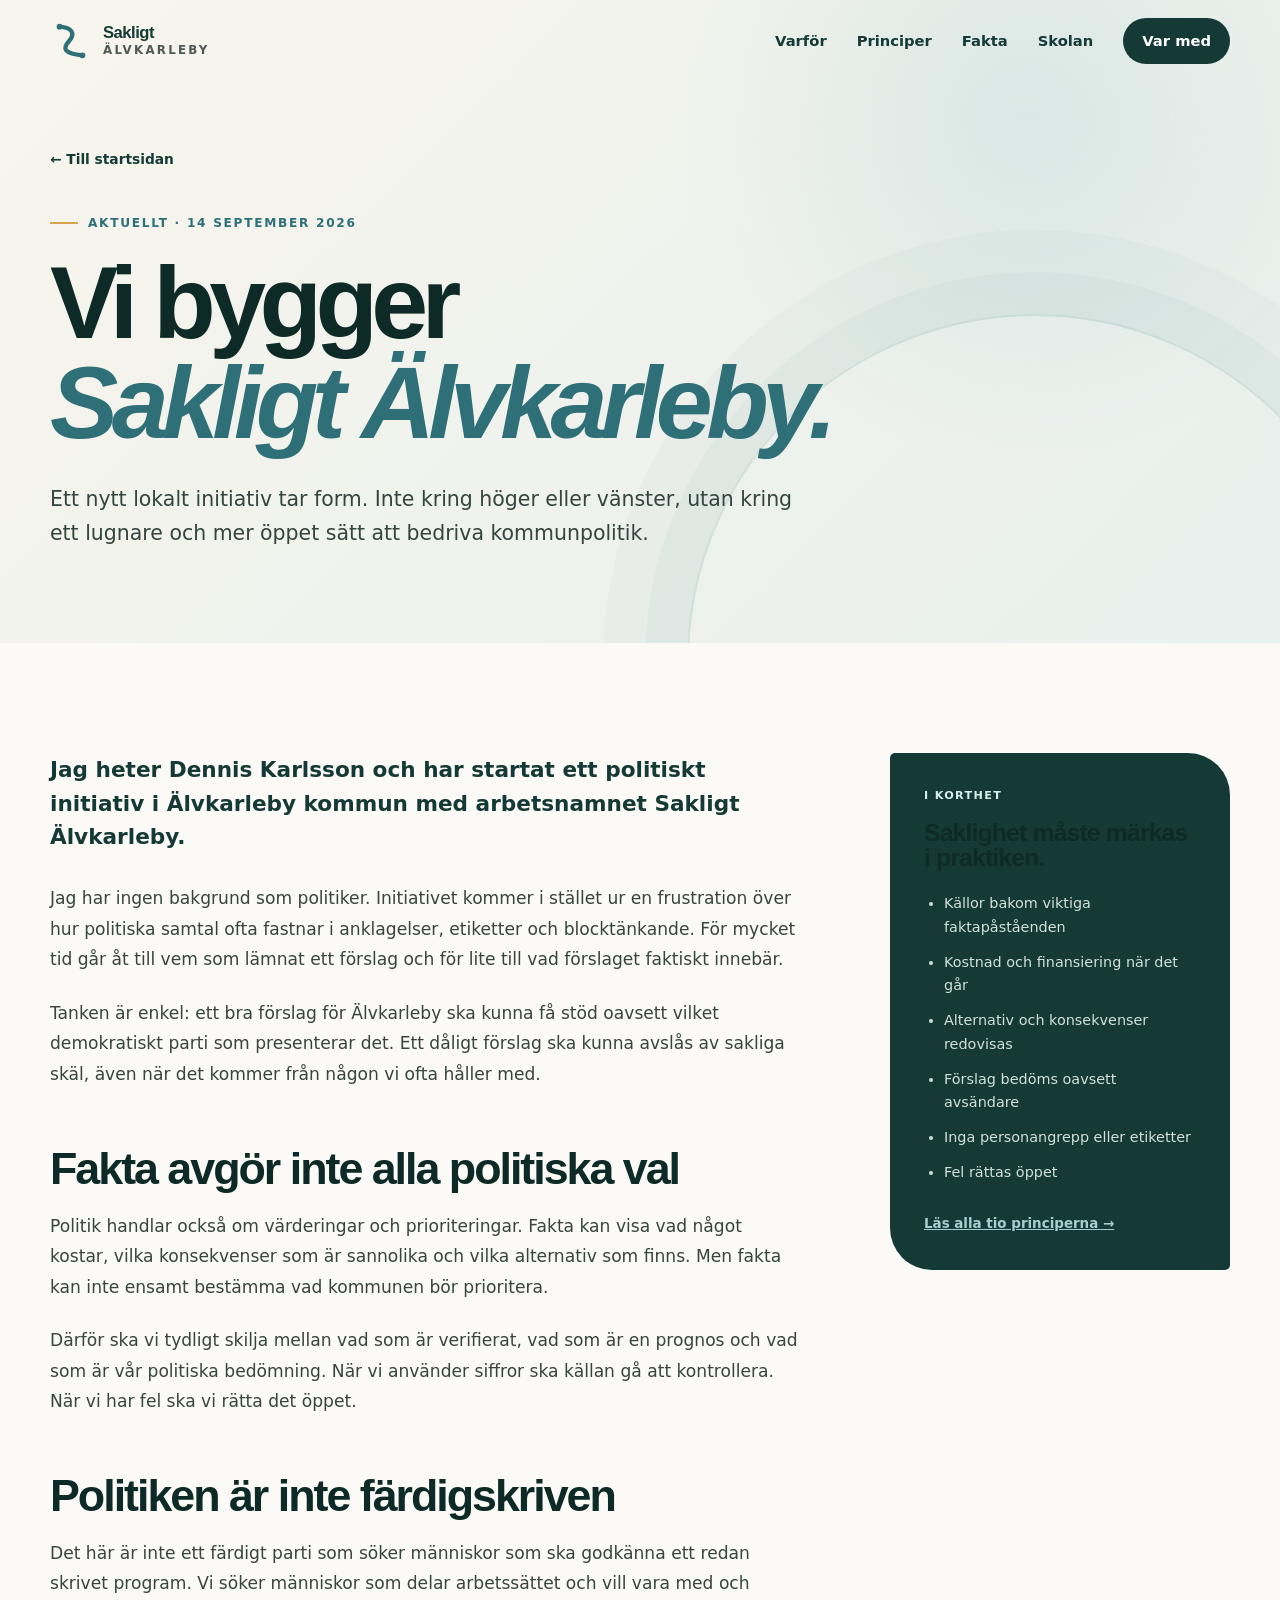
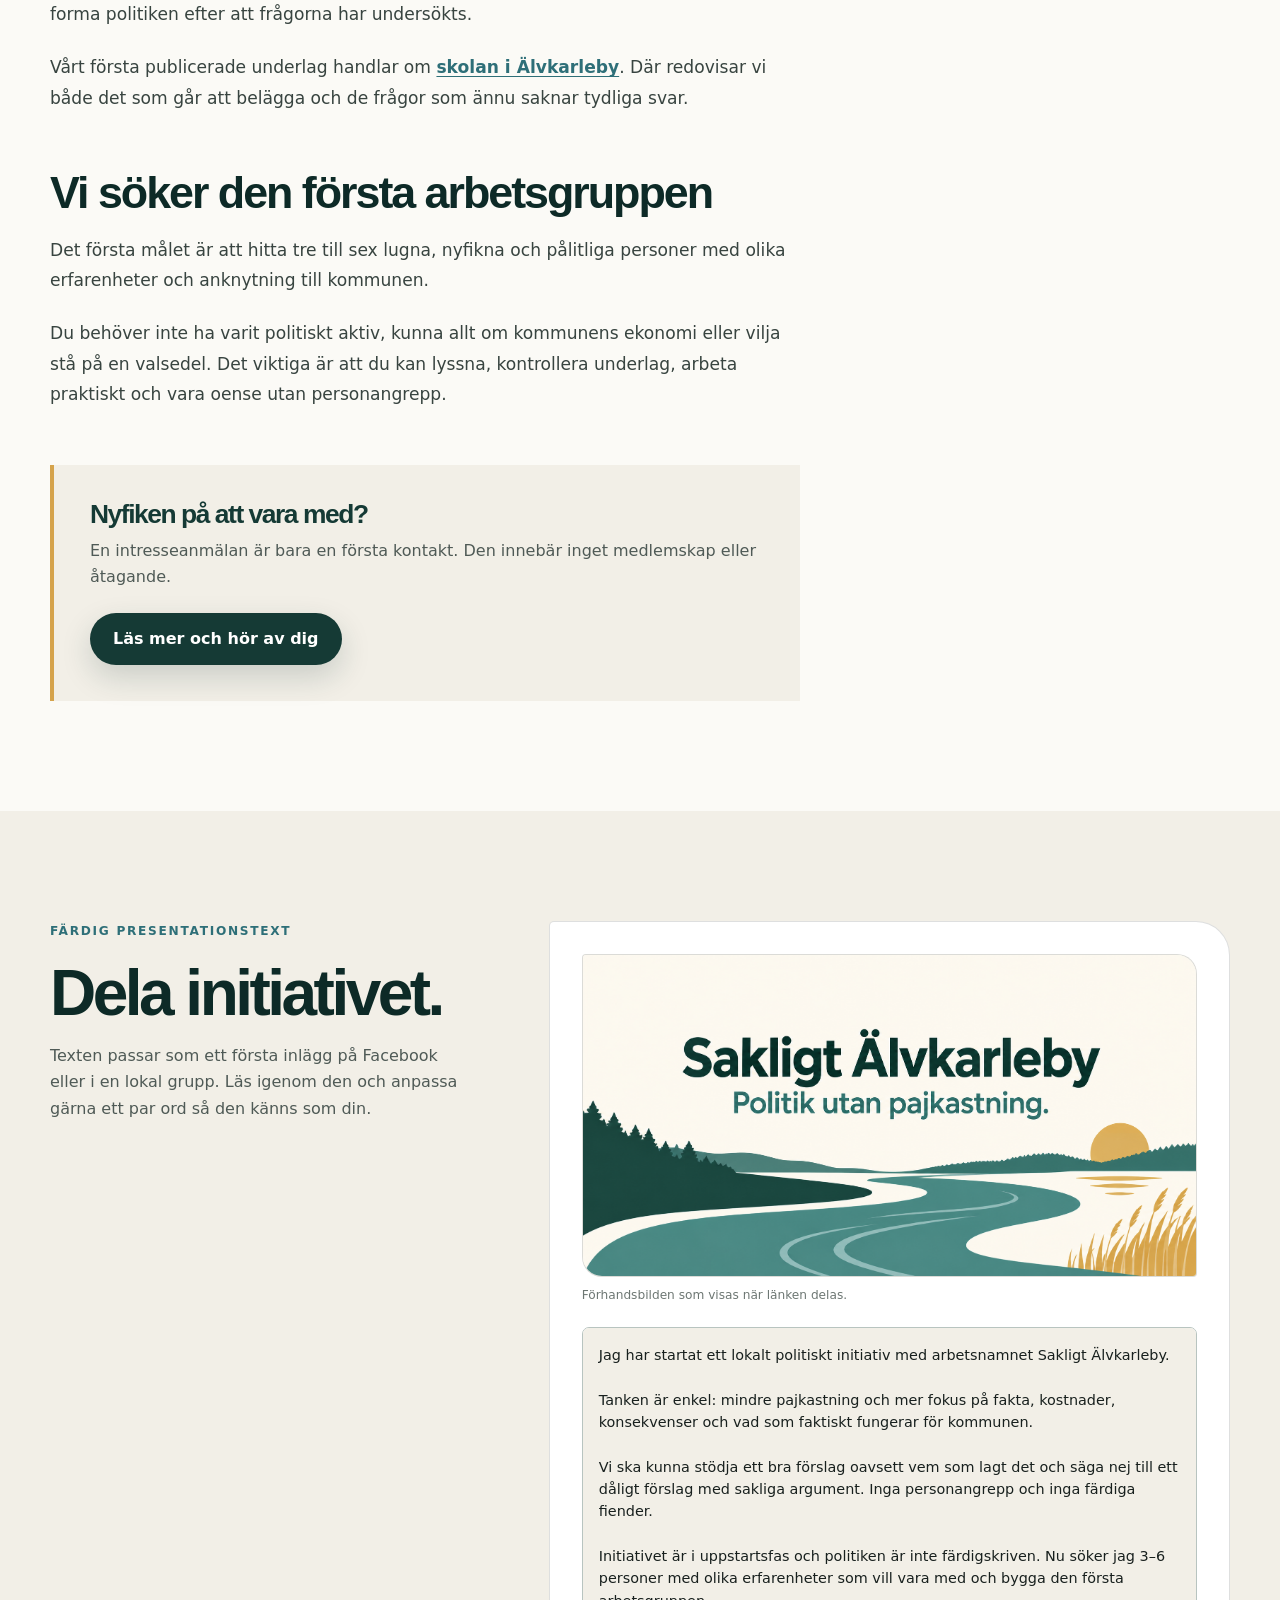
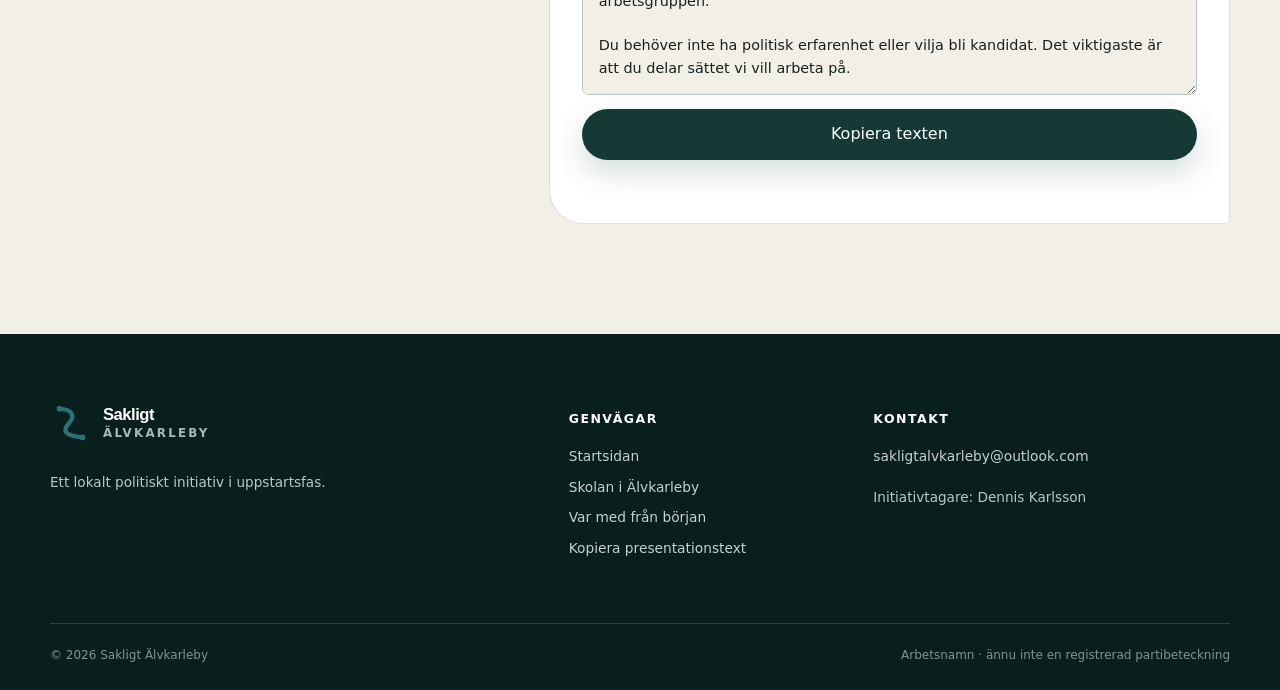
==== commit 224ac1b6: "Add social sharing image and Open Graph metadata" ====
--- a/aktuellt.html
+++ b/aktuellt.html
@@ -8,11 +8,18 @@
   <meta property="og:title" content="Vi bygger Sakligt Älvkarleby">
   <meta property="og:description" content="Mindre pajkastning. Mer fakta, öppenhet och samarbete i Älvkarleby kommun.">
   <meta property="og:type" content="article">
+  <meta property="og:image" content="https://ghilea.github.io/sakligt-alvkarleby/assets/sakligt-alvkarleby-delning.png">
+  <meta property="og:image:secure_url" content="https://ghilea.github.io/sakligt-alvkarleby/assets/sakligt-alvkarleby-delning.png">
+  <meta property="og:image:type" content="image/png">
+  <meta property="og:image:width" content="1733">
+  <meta property="og:image:height" content="907">
+  <meta property="og:image:alt" content="Sakligt Älvkarleby – Politik utan pajkastning.">
+  <meta name="twitter:card" content="summary_large_image">
   <meta property="og:url" content="https://ghilea.github.io/sakligt-alvkarleby/aktuellt.html">
   <link rel="canonical" href="https://ghilea.github.io/sakligt-alvkarleby/aktuellt.html">
   <title>Vi bygger Sakligt Älvkarleby</title>
   <link rel="icon" href="favicon.svg" type="image/svg+xml">
-  <link rel="stylesheet" href="styles.css?v=20260914-3">
+  <link rel="stylesheet" href="styles.css?v=20260914-4">
   <script src="script.js?v=20260914-3" defer></script>
 </head>
 <body class="subpage">
@@ -95,6 +102,10 @@
             <p>Texten passar som ett första inlägg på Facebook eller i en lokal grupp. Läs igenom den och anpassa gärna ett par ord så den känns som din.</p>
           </div>
           <div class="share-copy-card">
+            <figure class="share-preview">
+              <img src="assets/sakligt-alvkarleby-delning.png" width="1733" height="907" alt="Sakligt Älvkarleby – Politik utan pajkastning.">
+              <figcaption>Förhandsbilden som visas när länken delas.</figcaption>
+            </figure>
             <textarea id="launch-copy" rows="15" readonly>Jag har startat ett lokalt politiskt initiativ med arbetsnamnet Sakligt Älvkarleby.
 
 Tanken är enkel: mindre pajkastning och mer fokus på fakta, kostnader, konsekvenser och vad som faktiskt fungerar för kommunen.
--- a/styles.css
+++ b/styles.css
@@ -1282,3 +1282,8 @@
 .copy-launch-button{width:100%;margin-top:14px;border:0;cursor:pointer;font:inherit}
 @media(max-width:1000px){.article-reading-grid{grid-template-columns:1fr;gap:45px}.article-summary{position:static;max-width:700px}.share-grid{grid-template-columns:1fr;gap:38px}}
 @media(max-width:760px){.launch-banner-inner{align-items:stretch;flex-direction:column;padding-block:23px}.launch-banner .button{width:100%}.article-hero{padding:108px 0 70px}.article-hero h1{font-size:clamp(3.4rem,16vw,5rem)}.article-body>p{font-size:1rem}.article-body>.article-intro{font-size:1.17rem}.article-cta,.share-copy-card{padding:26px 21px}}
+
+/* Förhandsvisning av delningsbild */
+.share-preview{margin:0 0 22px}
+.share-preview img{display:block;width:100%;height:auto;border:1px solid var(--line);border-radius:4px 20px 4px 20px;background:var(--cream)}
+.share-preview figcaption{margin-top:8px;color:#6d7773;font-size:.76rem}
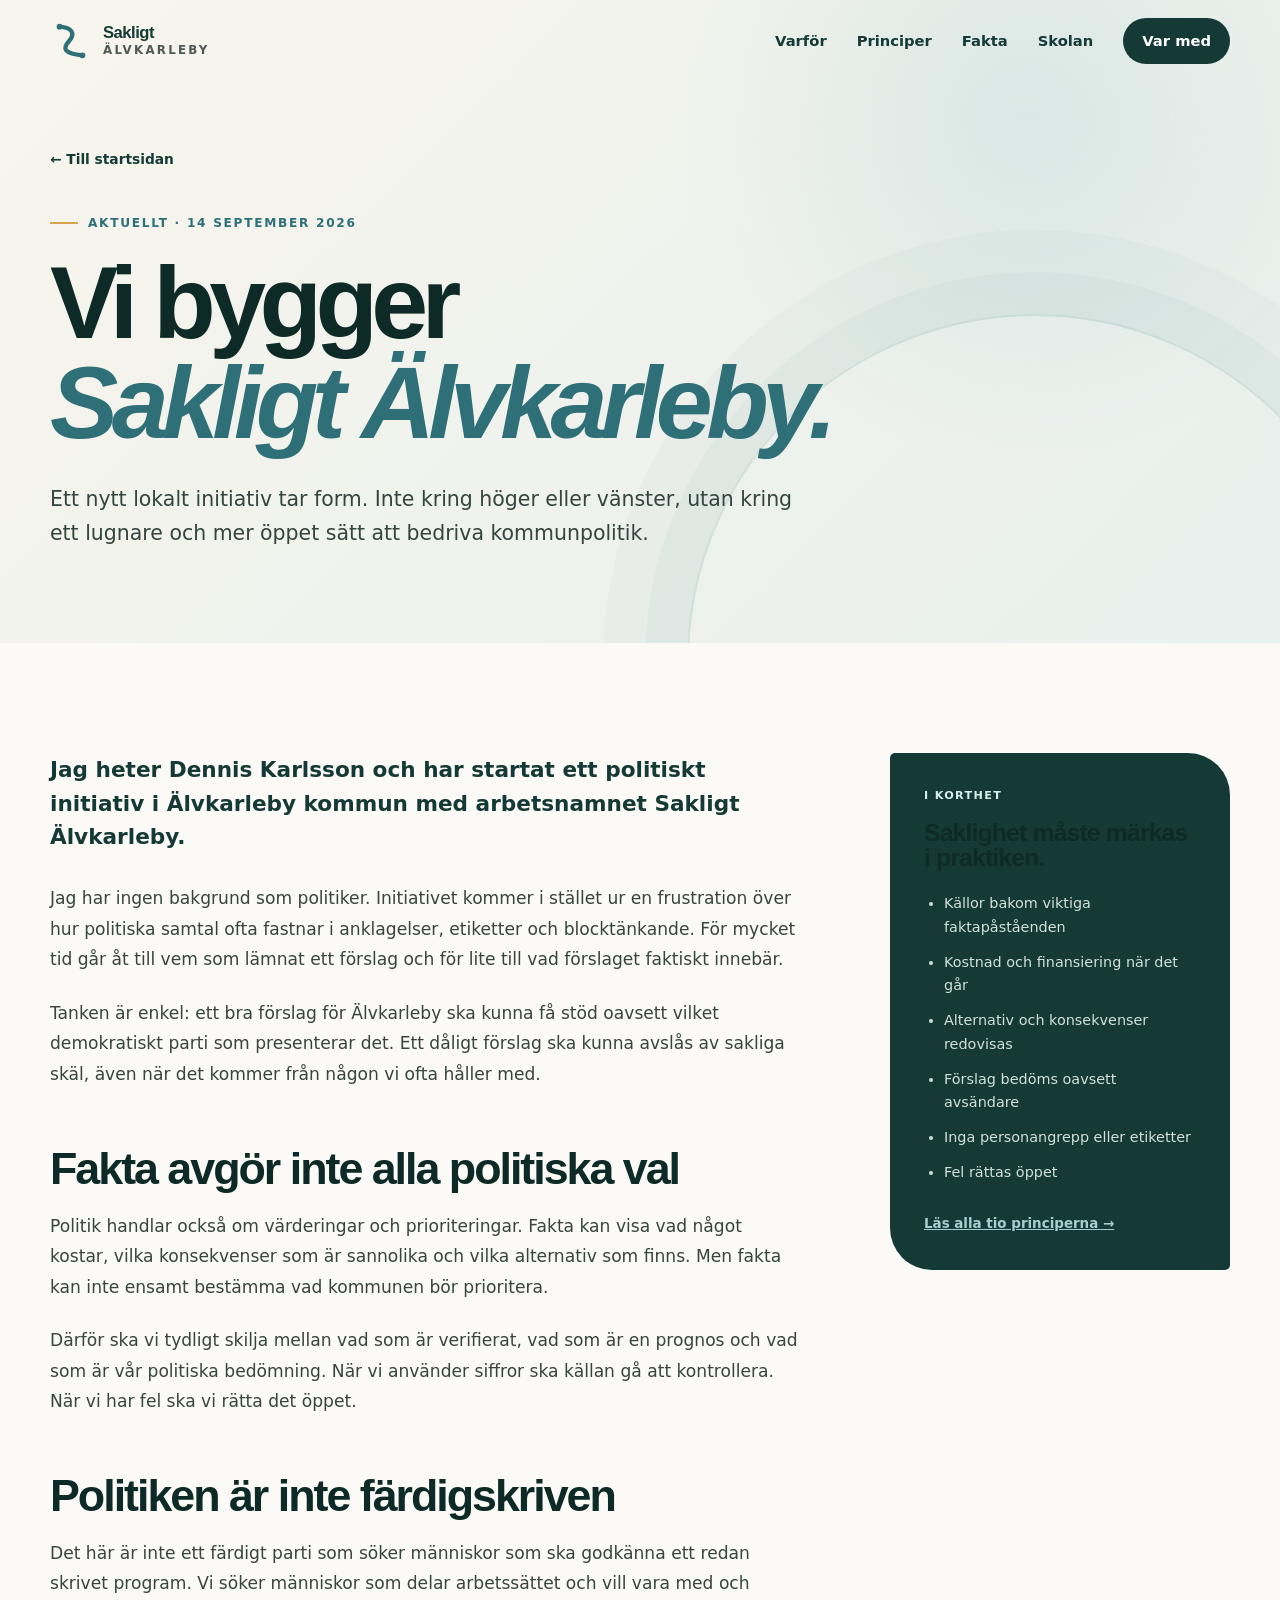
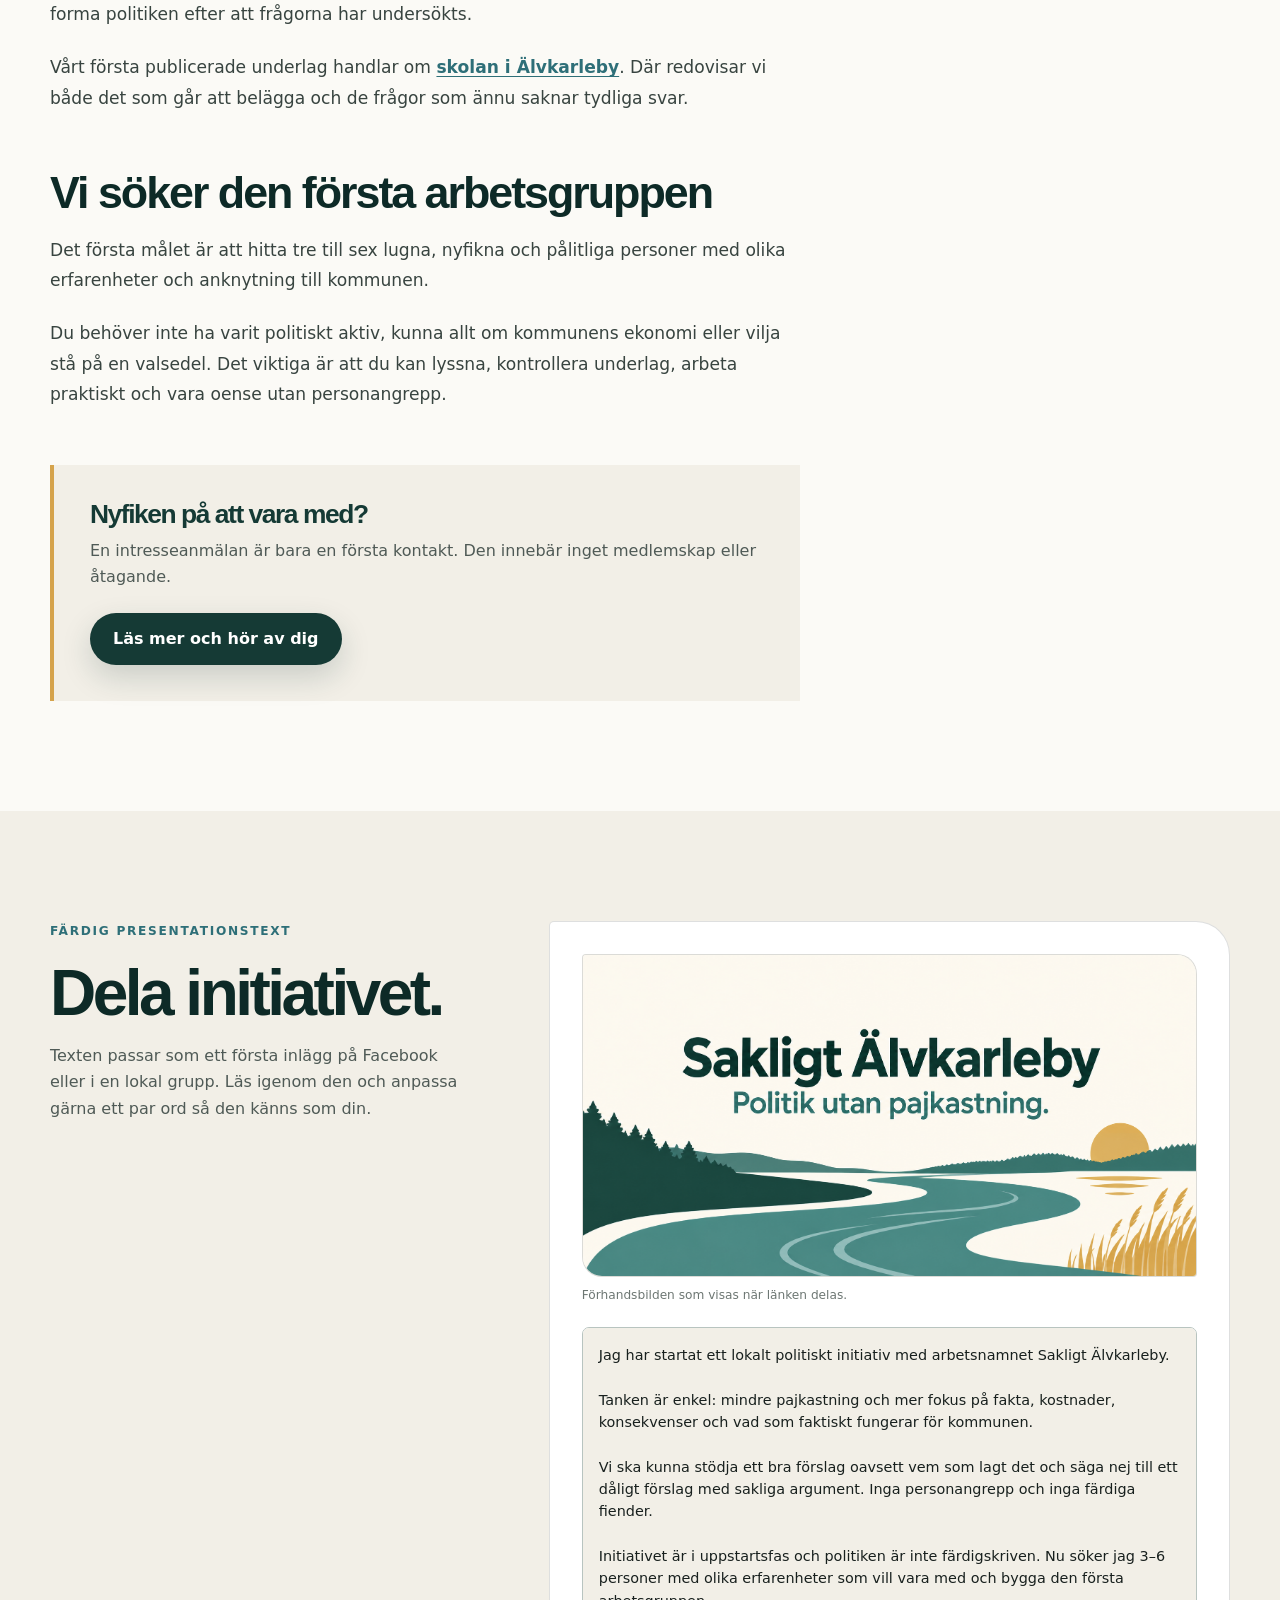
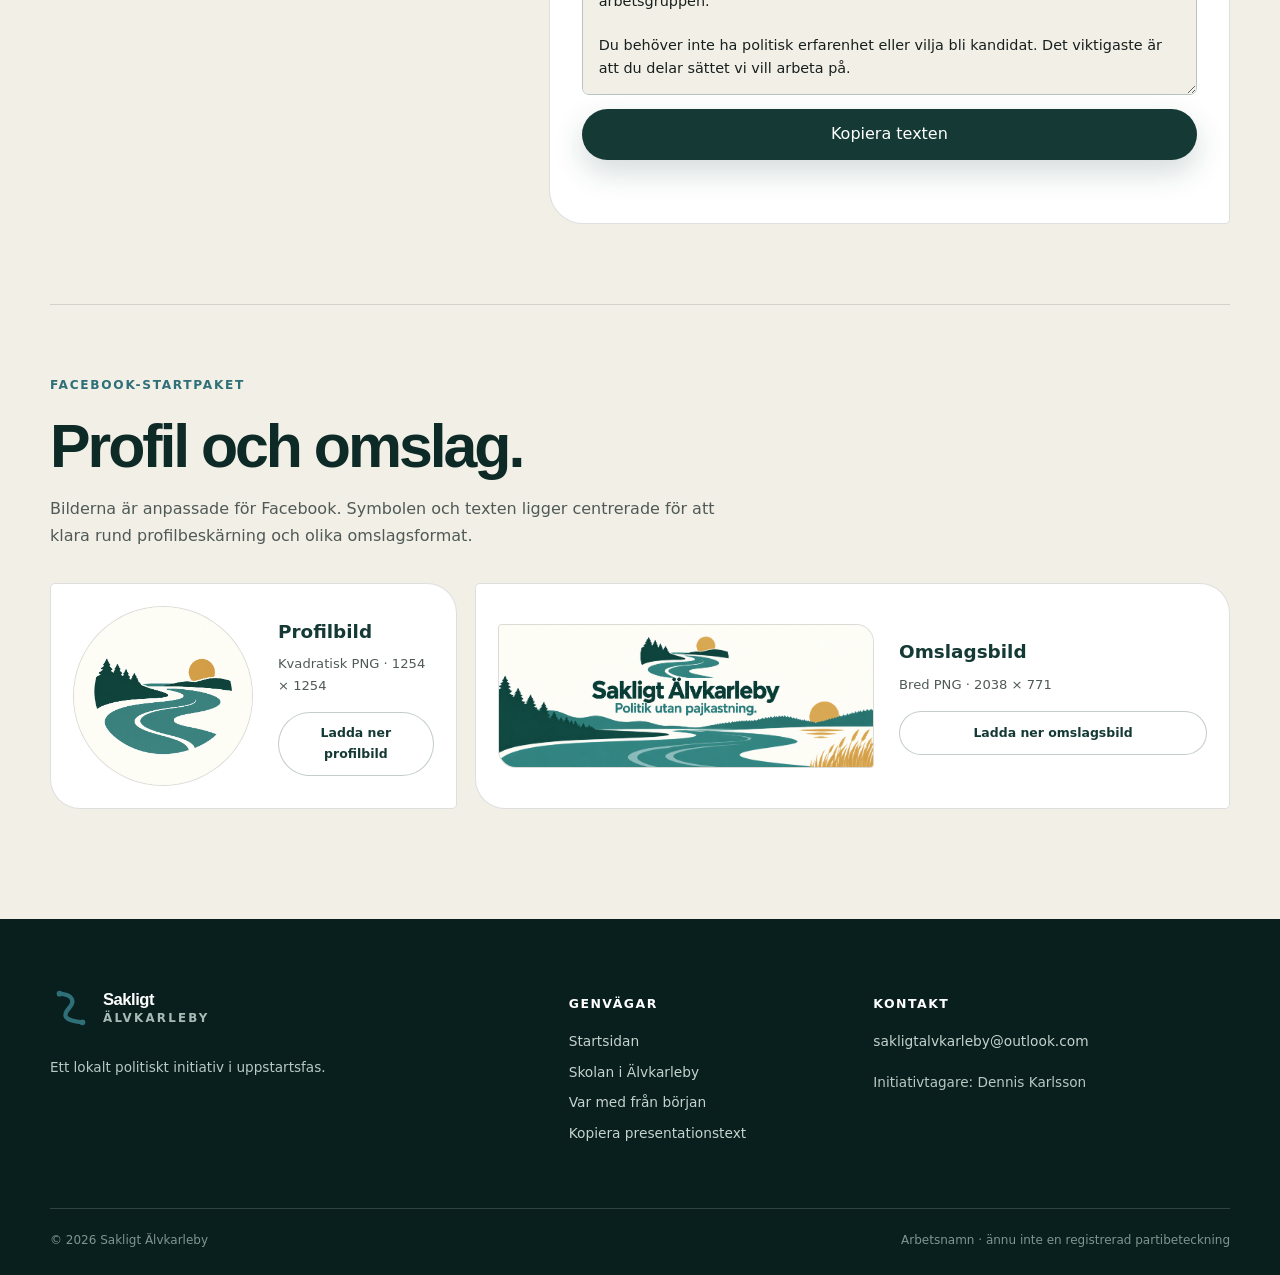
==== commit f296e615: "Add Facebook profile and cover kit" ====
--- a/aktuellt.html
+++ b/aktuellt.html
@@ -19,7 +19,7 @@
   <link rel="canonical" href="https://ghilea.github.io/sakligt-alvkarleby/aktuellt.html">
   <title>Vi bygger Sakligt Älvkarleby</title>
   <link rel="icon" href="favicon.svg" type="image/svg+xml">
-  <link rel="stylesheet" href="styles.css?v=20260914-4">
+  <link rel="stylesheet" href="styles.css?v=20260915-5">
   <script src="script.js?v=20260914-3" defer></script>
 </head>
 <body class="subpage">
@@ -122,6 +122,32 @@
             <p id="launch-copy-status" class="copy-status" aria-live="polite"></p>
           </div>
         </div>
+
+        <div class="shell facebook-kit" aria-labelledby="facebook-kit-title">
+          <div class="facebook-kit-heading">
+            <p class="section-kicker">Facebook-startpaket</p>
+            <h2 id="facebook-kit-title">Profil och omslag.</h2>
+            <p>Bilderna är anpassade för Facebook. Symbolen och texten ligger centrerade för att klara rund profilbeskärning och olika omslagsformat.</p>
+          </div>
+          <div class="facebook-assets">
+            <article class="facebook-asset-card">
+              <img src="assets/facebook-profil-sakligt-alvkarleby.png" width="1254" height="1254" loading="lazy" alt="Profilsymbol med skog, sol och en slingrande älv.">
+              <div>
+                <h3>Profilbild</h3>
+                <p>Kvadratisk PNG · 1254 × 1254</p>
+                <a class="button button-ghost" href="assets/facebook-profil-sakligt-alvkarleby.png" download>Ladda ner profilbild</a>
+              </div>
+            </article>
+            <article class="facebook-asset-card facebook-cover-card">
+              <img src="assets/facebook-omslag-sakligt-alvkarleby.png" width="2038" height="771" loading="lazy" alt="Omslagsbild med Sakligt Älvkarleby och en stiliserad älv.">
+              <div>
+                <h3>Omslagsbild</h3>
+                <p>Bred PNG · 2038 × 771</p>
+                <a class="button button-ghost" href="assets/facebook-omslag-sakligt-alvkarleby.png" download>Ladda ner omslagsbild</a>
+              </div>
+            </article>
+          </div>
+        </div>
       </section>
     </article>
   </main>
--- a/styles.css
+++ b/styles.css
@@ -1287,3 +1287,19 @@
 .share-preview{margin:0 0 22px}
 .share-preview img{display:block;width:100%;height:auto;border:1px solid var(--line);border-radius:4px 20px 4px 20px;background:var(--cream)}
 .share-preview figcaption{margin-top:8px;color:#6d7773;font-size:.76rem}
+
+/* Facebook-startpaket */
+.facebook-kit{margin-top:80px;padding-top:70px;border-top:1px solid var(--line)}
+.facebook-kit-heading{max-width:760px;margin-bottom:34px}
+.facebook-kit-heading h2{margin:0;color:var(--forest-deep);font-family:"Arial","Helvetica Neue",sans-serif;font-size:clamp(2.3rem,5vw,3.8rem);letter-spacing:-.05em;line-height:1.04}
+.facebook-kit-heading>p:last-child{max-width:680px;margin:18px 0 0;color:var(--ink-soft)}
+.facebook-assets{display:grid;grid-template-columns:minmax(260px,.7fr) minmax(0,1.3fr);gap:18px}
+.facebook-asset-card{display:grid;grid-template-columns:180px 1fr;gap:25px;align-items:center;padding:22px;border:1px solid var(--line);border-radius:5px 30px 5px 30px;background:#fff}
+.facebook-asset-card img{display:block;width:100%;height:auto;border:1px solid var(--line);border-radius:50%;background:var(--cream)}
+.facebook-cover-card{grid-template-columns:minmax(240px,1.1fr) minmax(190px,.9fr)}
+.facebook-cover-card img{border-radius:4px 18px 4px 18px}
+.facebook-asset-card h3{margin:0 0 6px;color:var(--forest);font-size:1.15rem}
+.facebook-asset-card p{margin:0 0 16px;color:var(--ink-soft);font-size:.82rem}
+.facebook-asset-card .button{width:100%;min-height:44px;padding:10px 15px;color:var(--forest);font-size:.78rem}
+@media(max-width:1000px){.facebook-assets{grid-template-columns:1fr}.facebook-asset-card{grid-template-columns:170px 1fr}.facebook-cover-card{grid-template-columns:minmax(220px,1fr) 1fr}}
+@media(max-width:620px){.facebook-kit{margin-top:58px;padding-top:52px}.facebook-asset-card,.facebook-cover-card{grid-template-columns:1fr}.facebook-asset-card img{max-width:220px;margin-inline:auto}.facebook-cover-card img{max-width:none}}
